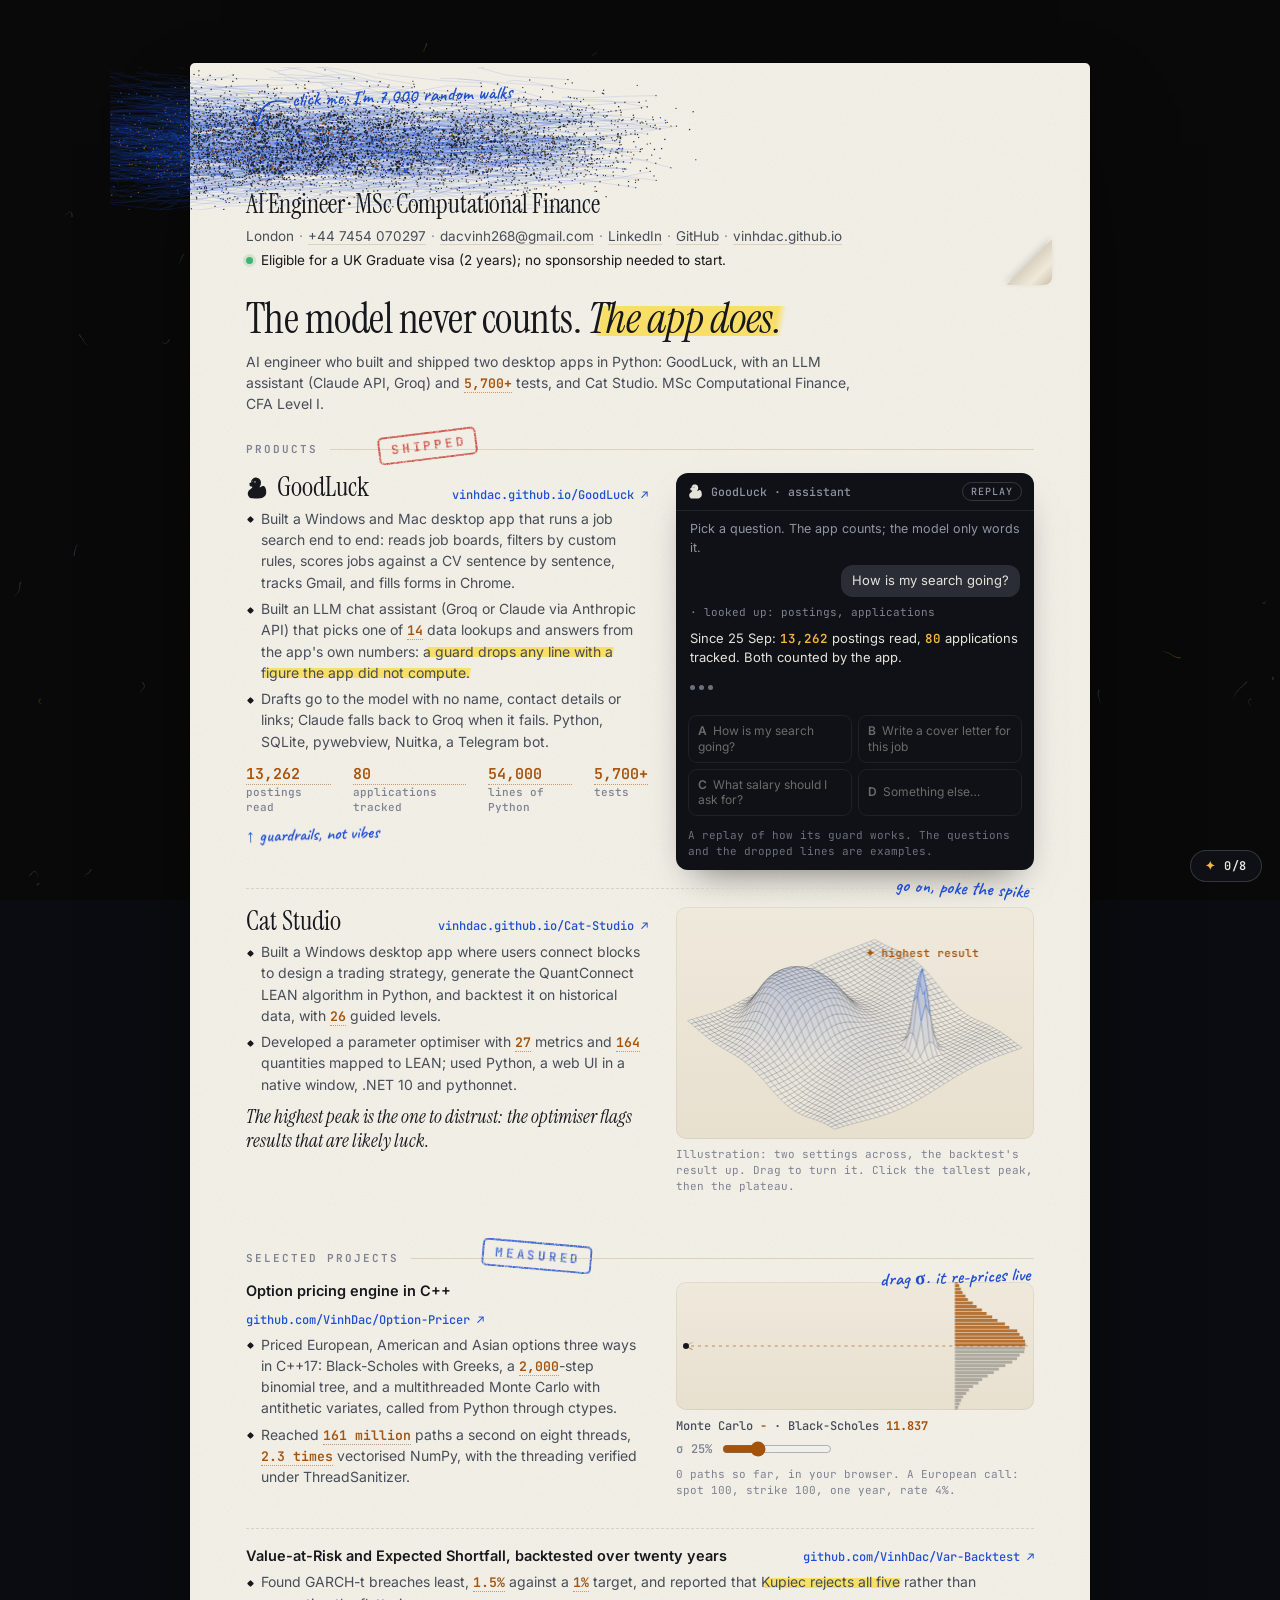
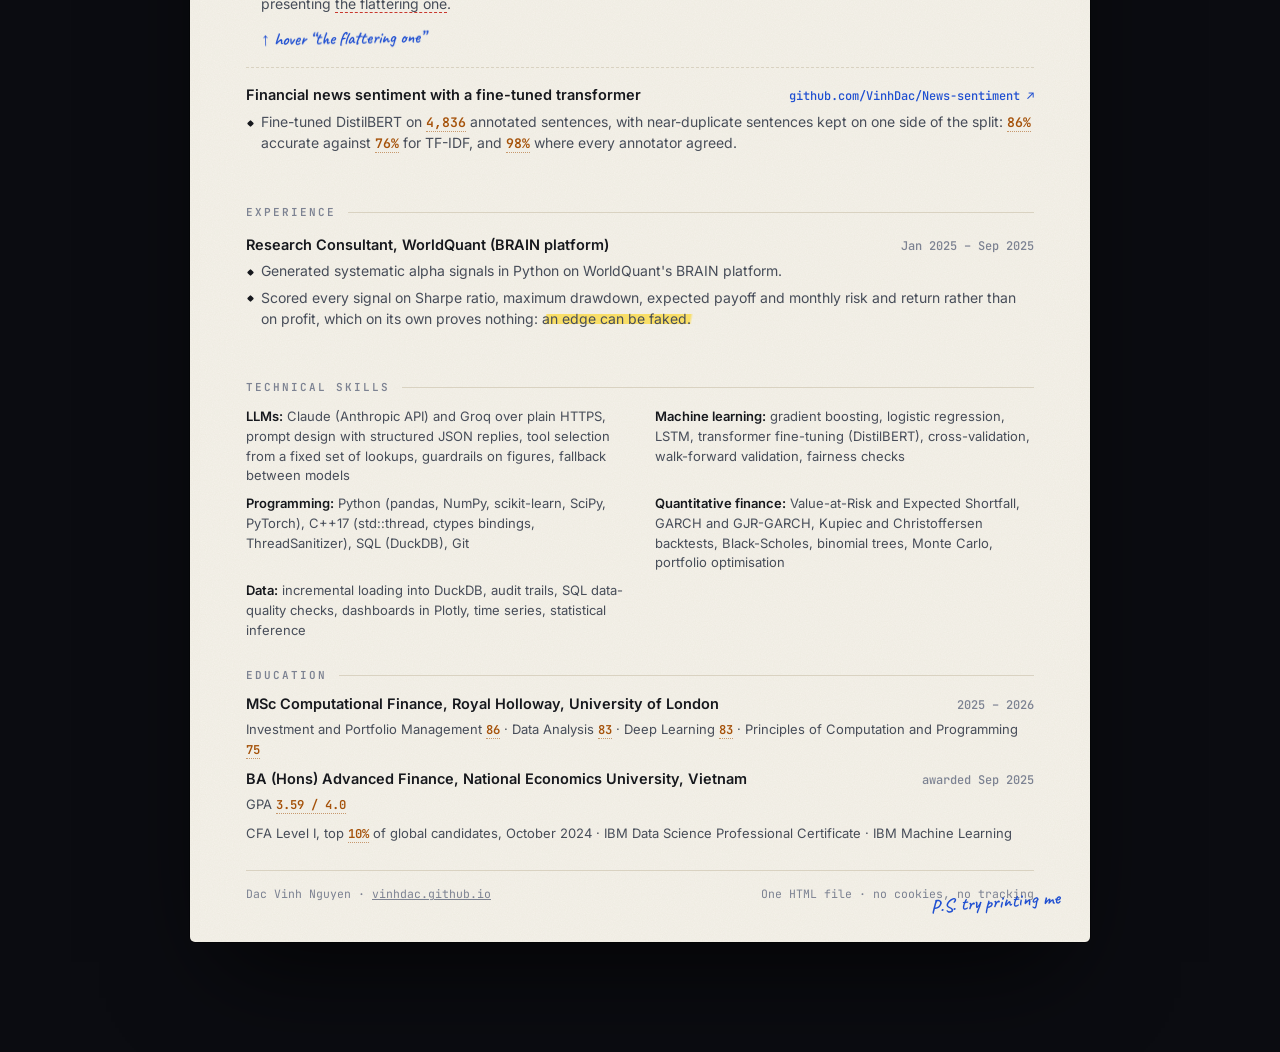
==== cv/index.html @ 80ba2b76 "A one-page CV that moves, at /cv" ====
<!doctype html>
<html lang="en">
<head>
<meta charset="utf-8">
<meta name="viewport" content="width=device-width, initial-scale=1">
<script>document.documentElement.className += ' js';</script>
<title>Dac Vinh Nguyen · CV</title>
<meta name="description" content="Dac Vinh Nguyen, AI engineer in London. A one-page CV that moves.">
<meta name="author" content="Dac Vinh Nguyen">
<meta name="theme-color" content="#0b0c11">
<meta property="og:type" content="profile">
<meta property="og:title" content="Dac Vinh Nguyen · CV">
<meta property="og:description" content="AI engineer in London. A one-page CV that moves, with eight things hidden in it.">
<meta property="og:image" content="https://vinhdac.github.io/og.png">
<link rel="icon" href="data:image/svg+xml,%3Csvg xmlns='http://www.w3.org/2000/svg' viewBox='0 0 32 32'%3E%3Crect width='32' height='32' rx='8' fill='%2307080c'/%3E%3Cpath d='M4 21l4-4 3 3 4-8 3 3 4-5 3 3 3-6' fill='none' stroke='%239cc3ff' stroke-width='2.2' stroke-linecap='round' stroke-linejoin='round'/%3E%3Ccircle cx='28' cy='7' r='2.8' fill='%23f4b740'/%3E%3C/svg%3E">
<link rel="preconnect" href="https://fonts.googleapis.com">
<link rel="preconnect" href="https://fonts.gstatic.com" crossorigin>
<link href="https://fonts.googleapis.com/css2?family=Caveat:wght@500;700&family=Instrument+Serif:ital@0;1&family=Inter:wght@400;500;600;700;900&family=JetBrains+Mono:wght@400;500;600&display=swap" rel="stylesheet">
<!--
  Hi. You opened the source, so you are my kind of reader.

  This page is one HTML file: no framework, no build step, no cookies, no tracking.
  The name at the top is drawn by Brownian bridges (random walks pinned at both
  ends), each one the first 12 terms of its Karhunen-Loeve series, run in your
  browser. The landscape is a real 3D projection drawn by hand on a 2D canvas.
  The Monte Carlo prices a European call while you read, and is checked against
  Black-Scholes. The assistant is a replay; the real one, with its guard, is
  GoodLuck: https://vinhdac.github.io/GoodLuck/

  Eight things are hidden on the page. Or you could just write to me.
  Dac Vinh Nguyen · dacvinh268@gmail.com
-->
<style>
:root {
  --desk: #0b0c11;
  --paper: #f5f2ea;
  --paper2: #ece7da;
  --rule: #d9d2c1;
  --ink: #16181d;
  --ink2: #474d59;
  --ink3: #7c8292;
  --gold: #a5520a;
  --blue: #1f4fd1;
  --red: #c8372d;
  --green: #2c7a4b;
  --mark: rgba(255, 210, 0, 0.55);
  --serif: "Instrument Serif", Georgia, "Times New Roman", serif;
  --sans: Inter, system-ui, -apple-system, "Segoe UI", Roboto, sans-serif;
  --mono: "JetBrains Mono", ui-monospace, Consolas, monospace;
  --hand: Caveat, "Segoe Print", "Comic Sans MS", cursive;
}
* { box-sizing: border-box; }
html { -webkit-text-size-adjust: 100%; }
body {
  margin: 0; background: var(--desk); color: var(--ink);
  font: 400 14px/1.52 var(--sans); -webkit-font-smoothing: antialiased; overflow-x: hidden;
}
a { color: inherit; }
::selection { background: var(--mark); color: var(--ink); }
.sr { position: absolute; width: 1px; height: 1px; overflow: hidden; clip: rect(0 0 0 0); white-space: nowrap; }
.prn { display: none; }

/* the desk, and the threads wandering over it */
#desk { position: fixed; inset: 0; width: 100%; height: 100%; z-index: 0; pointer-events: none; }
.wrap { position: relative; z-index: 1; display: flex; justify-content: center; padding: clamp(18px, 7vh, 72px) 16px 110px; }

/* THE SHEET: paper, with a grain of its own */
.sheet {
  position: relative; width: min(900px, 100%); background: var(--paper); border-radius: 5px;
  padding: 50px 56px 40px;
  box-shadow: 0 50px 100px -30px rgba(0, 0, 0, 0.75), 0 0 0 1px rgba(0, 0, 0, 0.35);
  animation: rise 0.9s cubic-bezier(.2, .7, .2, 1) both;
}
.sheet::before {
  content: ""; position: absolute; inset: 0; border-radius: inherit; pointer-events: none; z-index: 0;
  background-image: url("data:image/svg+xml,%3Csvg xmlns='http://www.w3.org/2000/svg' width='180' height='180'%3E%3Cfilter id='n'%3E%3CfeTurbulence type='fractalNoise' baseFrequency='0.85' numOctaves='2' stitchTiles='stitch'/%3E%3CfeColorMatrix values='0 0 0 0 0.25 0 0 0 0 0.2 0 0 0 0 0.1 0 0 0 0.07 0'/%3E%3C/filter%3E%3Crect width='100%25' height='100%25' filter='url(%23n)'/%3E%3C/svg%3E");
}
.sheet > * { position: relative; z-index: 1; }
@keyframes rise { from { opacity: 0; transform: translateY(26px); } to { opacity: 1; transform: none; } }

/* ------------------------------------------------ the card at the top: it turns over */
.card { position: relative; transform-style: preserve-3d; margin-bottom: 26px; z-index: 3; }
.face { backface-visibility: hidden; -webkit-backface-visibility: hidden; }
.front { position: relative; }
.back {
  position: absolute; left: -18px; right: -18px; top: -14px; min-height: calc(100% + 28px); transform: rotateY(180deg); border-radius: 10px;
  background: #101218; color: #e9e6dd; padding: 22px 26px; display: grid; grid-template-columns: 1.1fr 1fr; gap: 22px;
  box-shadow: 0 20px 40px -18px rgba(0, 0, 0, 0.6);
}
.namebox { position: relative; height: 96px; cursor: pointer; }
#ink { position: absolute; display: block; pointer-events: none; }

/* THE NAME AS TYPE: what a page with no script shows (a phone's file preview, a
   mail), in dots of ink, as the moving one is. With a script, the walks draw it. */
.name { margin: 0; font: 900 clamp(38px, 10.6vw, 94px)/0.94 var(--sans); letter-spacing: -0.012em; text-transform: uppercase; color: var(--ink); }
@supports ((-webkit-background-clip: text) or (background-clip: text)) {
  html:not(.js) .name {
    color: transparent; -webkit-background-clip: text; background-clip: text;
    background-image:
      radial-gradient(circle, rgba(165, 82, 10, 0.95) 1px, transparent 1.4px),
      radial-gradient(circle, rgba(31, 79, 209, 0.9) 1px, transparent 1.4px),
      radial-gradient(circle, #16181d 1.25px, transparent 1.6px);
    background-size: 13px 11px, 9px 7px, 3px 3px;
    background-position: 2px 1px, 5px 4px, 0 0;
  }
}
html.js .name { position: absolute; width: 1px; height: 1px; overflow: hidden; clip: rect(0 0 0 0); white-space: nowrap; }
html:not(.js) .namebox { height: auto; cursor: auto; }
html:not(.js) .needs-js { display: none !important; }
html.js .no-js { display: none !important; }
html:not(.js) .vizrow { grid-template-columns: 1fr; }
html:not(.js) .chat-log { height: auto; }
.headline { font: 400 26px/1.15 var(--serif); margin: 14px 0 6px; letter-spacing: -0.005em; }
.contact { margin: 0 0 4px; color: var(--ink2); font-size: 13.5px; }
.contact a { text-decoration: none; border-bottom: 1px solid var(--rule); transition: border-color .2s, color .2s; white-space: nowrap; }
.contact a:hover { color: var(--blue); border-color: var(--blue); }
.contact .sep { color: var(--ink3); margin: 0 1px; }
.rtw { margin: 0; font-size: 13.5px; display: flex; gap: 8px; align-items: baseline; }
.rtw::before { content: ""; width: 7px; height: 7px; border-radius: 50%; background: #3fb46f; flex: none; transform: translateY(-1px); box-shadow: 0 0 0 3px rgba(63, 180, 111, .18); }
.corner {
  position: absolute; right: -18px; bottom: -14px; width: 46px; height: 46px; border: 0; padding: 0; cursor: pointer;
  background: linear-gradient(135deg, transparent 50%, #d8d0bd 50%, #efe9da 75%, #c9bfa8 100%);
  border-radius: 0 0 8px 0; filter: drop-shadow(-2px -2px 3px rgba(0, 0, 0, .12)); transition: width .25s, height .25s;
}
.corner:hover { width: 58px; height: 58px; }
.corner span { position: absolute; right: 52px; bottom: 6px; font: 600 17px/1 var(--hand); color: var(--blue); white-space: nowrap; opacity: 0; transition: opacity .3s; transform: rotate(-4deg); }
.corner:hover span { opacity: 1; }

.back h3 { font: 400 26px/1.05 var(--serif); margin: 0 0 6px; color: #f5f2ea; }
.back p { margin: 0 0 8px; color: #a9adb8; font-size: 13px; }
.back ol { margin: 0; padding: 0; list-style: none; counter-reset: s; columns: 1; }
.back li { counter-increment: s; font-size: 13px; padding: 3px 0 3px 26px; position: relative; color: #c9ccd4; }
.back li::before { content: counter(s); position: absolute; left: 0; top: 3px; width: 18px; height: 18px; border-radius: 50%; border: 1px solid #3a3f4b; font: 500 10px/16px var(--mono); text-align: center; color: #8d93a1; }
.back li.got { color: #f5f2ea; }
.back li.got::before { content: "✓"; border-color: #f4b740; color: #f4b740; }
.back .turn { background: none; border: 1px solid #3a3f4b; color: #e9e6dd; border-radius: 999px; padding: 7px 14px; font: 500 12.5px var(--sans); cursor: pointer; margin-top: 6px; }
.back .turn:hover { border-color: #f4b740; }
.back .colophon { font: 400 11.5px/1.5 var(--mono); color: #8d93a1; }

/* ------------------------------------------------ hand, marker and stamps */
.hand { position: absolute; font: 600 19px/1.1 var(--hand); color: var(--blue); white-space: nowrap; pointer-events: none; opacity: 0; animation: ink-in .8s ease forwards; animation-delay: var(--d, 2.4s); }
.hand svg { position: absolute; overflow: visible; }
.hand.inline { position: relative; display: inline-block; margin: 10px 0 0; font-size: 18px; }
.hand path { fill: none; stroke: var(--blue); stroke-width: 1.7; stroke-linecap: round; stroke-linejoin: round; stroke-dasharray: 160; stroke-dashoffset: 160; animation: draw 1s ease forwards; animation-delay: calc(var(--d, 2.4s) + .2s); }
@keyframes ink-in { to { opacity: 1; } }
@keyframes draw { to { stroke-dashoffset: 0; } }
.hl {
  background: linear-gradient(100deg, transparent 0.4em, var(--mark) 0.5em, var(--mark) calc(100% - .3em), transparent calc(100% - .1em)) no-repeat 0 62% / 0% 0.72em;
  animation: swipe .7s cubic-bezier(.4, .1, .3, 1) forwards; animation-delay: var(--d, 2s);
  box-decoration-break: clone; -webkit-box-decoration-break: clone; padding: 0 .12em; margin: 0 -.12em;
}
@keyframes swipe { to { background-size: 100% 0.72em; } }
.stamp {
  position: absolute; font: 700 12.5px/1 var(--mono); letter-spacing: .22em; color: var(--red); border: 2.4px solid currentColor;
  padding: 6px 9px 5px 11px; border-radius: 5px; transform: rotate(var(--r, -8deg)); opacity: 0; mix-blend-mode: multiply;
  -webkit-mask-image: url("data:image/svg+xml,%3Csvg xmlns='http://www.w3.org/2000/svg' width='120' height='60'%3E%3Cfilter id='g'%3E%3CfeTurbulence type='fractalNoise' baseFrequency='1.6' numOctaves='2'/%3E%3CfeColorMatrix values='0 0 0 0 0 0 0 0 0 0 0 0 0 0 0 0 0 0 -2.6 2.2'/%3E%3C/filter%3E%3Crect width='100%25' height='100%25' filter='url(%23g)'/%3E%3C/svg%3E");
  mask-image: url("data:image/svg+xml,%3Csvg xmlns='http://www.w3.org/2000/svg' width='120' height='60'%3E%3Cfilter id='g'%3E%3CfeTurbulence type='fractalNoise' baseFrequency='1.6' numOctaves='2'/%3E%3CfeColorMatrix values='0 0 0 0 0 0 0 0 0 0 0 0 0 0 0 0 0 0 -2.6 2.2'/%3E%3C/filter%3E%3Crect width='100%25' height='100%25' filter='url(%23g)'/%3E%3C/svg%3E");
  animation: thump .45s cubic-bezier(.3, 1.6, .5, 1) forwards; animation-delay: var(--d, 1.6s); pointer-events: none;
}
@keyframes thump { from { opacity: 0; transform: rotate(var(--r, -8deg)) scale(1.9); } to { opacity: .86; transform: rotate(var(--r, -8deg)) scale(1); } }

/* ------------------------------------------------ the hook */
.hook { margin: 0 0 6px; font: 400 clamp(30px, 4.6vw, 42px)/1.04 var(--serif); letter-spacing: -0.012em; }
.hook em { font-style: italic; }
.profile { color: var(--ink2); margin: 10px 0 0; max-width: 68ch; }

/* ------------------------------------------------ sections and rows */
.label {
  display: flex; align-items: center; gap: 12px; margin: 30px 0 14px; position: relative;
  font: 600 11px/1 var(--mono); letter-spacing: .18em; text-transform: uppercase; color: var(--ink3);
}
.label::after { content: ""; flex: 1; height: 1px; background: var(--rule); }
.row { display: grid; grid-template-columns: minmax(0, 1.12fr) minmax(0, 1fr); gap: 28px; align-items: start; padding: 4px 0 18px; position: relative; }
.row + .row { border-top: 1px dashed var(--rule); padding-top: 18px; }
.row.plain { grid-template-columns: 1fr; }
.title { display: flex; justify-content: space-between; align-items: baseline; gap: 12px; margin: 0 0 6px; flex-wrap: wrap; }
.title h3 { font: 400 27px/1.05 var(--serif); margin: 0; display: flex; align-items: center; gap: 9px; }
.title h4 { font: 600 14.5px/1.3 var(--sans); margin: 0; }
.title a, .title .when { font: 500 12px/1.2 var(--mono); color: var(--blue); text-decoration: none; white-space: nowrap; }
.title .when { color: var(--ink3); }
.title a:hover { text-decoration: underline; }
ul.b { margin: 0; padding: 0; list-style: none; }
ul.b li { padding-left: 15px; position: relative; margin: 0 0 5px; color: var(--ink2); }
ul.b li::before { content: ""; position: absolute; left: 2px; top: .68em; width: 5px; height: 5px; background: var(--ink); border-radius: 1px; transform: rotate(45deg); }
ul.b li strong { color: var(--ink); font-weight: 600; }
.idea { font: italic 400 19px/1.25 var(--serif); margin: 10px 0 8px; color: var(--ink); }
.stats { display: grid; grid-template-columns: repeat(4, auto); justify-content: start; gap: 6px 22px; margin: 12px 0 0; font: 500 11px/1.35 var(--mono); color: var(--ink3); }
.stats b { font-size: 15px; display: block; }

/* what was measured is gold, and has a receipt */
.n { color: var(--gold); font: 600 0.94em var(--mono); font-variant-numeric: tabular-nums; white-space: nowrap; border-bottom: 1px dotted rgba(165, 82, 10, .55); cursor: help; }
#tip {
  position: fixed; z-index: 50; max-width: 270px; background: #14161c; color: #ece9e1; border-radius: 9px;
  padding: 9px 11px; font: 400 12px/1.45 var(--mono); pointer-events: none; opacity: 0; transform: translateY(4px);
  transition: opacity .15s, transform .15s; box-shadow: 0 12px 30px -8px rgba(0, 0, 0, .5);
}
#tip.on { opacity: 1; transform: none; }
#tip::before { content: "RECEIPT"; display: block; font: 600 9.5px/1 var(--mono); letter-spacing: .2em; color: #f4b740; margin-bottom: 5px; }

/* ------------------------------------------------ the assistant, replayed */
.chat { margin: 0; background: #0f1116; color: #e6e3db; border-radius: 12px; overflow: hidden; box-shadow: 0 18px 36px -18px rgba(0, 0, 0, .55); }
.chat-top { display: flex; align-items: center; gap: 8px; padding: 9px 12px; border-bottom: 1px solid #22252d; font: 500 11.5px var(--mono); color: #8f95a3; }
.chat-top svg { width: 15px; height: 15px; fill: #e6e3db; }
.chat-top .tag { margin-left: auto; border: 1px solid #33363f; border-radius: 999px; padding: 2px 8px; font-size: 10px; letter-spacing: .1em; text-transform: uppercase; }
.chat-log { height: 196px; overflow-y: auto; padding: 12px 14px 4px; font-size: 13px; scroll-behavior: smooth; }
.chat-log p { margin: 0 0 8px; }
.chat-log .sys { color: #8f95a3; font-size: 12.5px; }
.chat-log .me { margin-left: auto; width: fit-content; max-width: 85%; background: #2a2d35; border-radius: 12px; padding: 6px 11px; }
.chat-log .steps { font: 400 11px/1.4 var(--mono); color: #7d8391; }
.chat-log .steps::before { content: "· "; }
.chat-log .ok { color: #f4b740; font: 600 12.5px var(--mono); }
.chat-log .draft { position: relative; color: #e6e3db; width: fit-content; }
.chat-log .draft::after { content: ""; position: absolute; left: -2px; right: -2px; top: 55%; height: 2px; background: #ef5350; transform: scaleX(0); transform-origin: left; transition: transform .5s ease; }
.chat-log .draft.dropped { color: #7d8391; }
.chat-log .draft.dropped::after { transform: scaleX(1); }
.chat-log .why { font: 500 11px/1.3 var(--mono); color: #ef6f6c; margin-top: -4px; }
.chat-log .file { display: inline-flex; gap: 8px; align-items: center; border: 1px solid #33363f; border-radius: 9px; padding: 7px 10px; font-size: 12.5px; }
.chat-log .file button { background: none; border: 1px solid #3a3e48; color: #e6e3db; border-radius: 999px; padding: 2px 9px; font: 500 11px var(--sans); cursor: pointer; }
.chat-log .dots { display: inline-flex; gap: 4px; padding: 4px 0; }
.chat-log .dots i { width: 5px; height: 5px; border-radius: 50%; background: #6b717c; animation: blink 1s infinite; }
.chat-log .dots i:nth-child(2) { animation-delay: .15s; }
.chat-log .dots i:nth-child(3) { animation-delay: .3s; }
@keyframes blink { 50% { opacity: .25; } }
.chat-choices { display: grid; grid-template-columns: 1fr 1fr; gap: 6px; padding: 8px 12px 12px; }
.chat-choices button, .chat-ask button {
  text-align: left; background: none; border: 1px solid #33363f; color: #dcd9d1; border-radius: 9px; padding: 7px 9px;
  font: 400 12px/1.3 var(--sans); cursor: pointer; transition: border-color .15s, background .15s;
}
.chat-choices button:hover:not(:disabled) { border-color: #8f95a3; background: #171a21; }
.chat-choices button:disabled { opacity: .45; cursor: default; }
.chat-choices b { font-weight: 600; margin-right: 6px; }
.chat-ask { display: none; gap: 6px; padding: 8px 12px 12px; }
.chat-ask.on { display: flex; }
.chat-ask input { flex: 1; background: #171a21; border: 1px solid #33363f; color: #e6e3db; border-radius: 9px; padding: 7px 10px; font: 400 12.5px var(--sans); outline: none; }
.chat-ask input:focus { border-color: #8f95a3; }
figcaption, .cap { font: 400 11px/1.45 var(--mono); color: var(--ink3); margin-top: 8px; }
.chat figcaption { color: #6b717c; padding: 0 12px 10px; margin: 0; }

/* the landscape and the pricer */
.viz { position: relative; border-radius: 10px; background: linear-gradient(180deg, #efe9dc, #e7e0cf); box-shadow: inset 0 0 0 1px rgba(0, 0, 0, .06); overflow: hidden; }
.viz canvas { display: block; width: 100%; touch-action: none; }
#land { height: 232px; cursor: grab; }
#land.dragging { cursor: grabbing; }
.verdict {
  position: absolute; right: 14px; top: 12px; font: 700 11.5px/1 var(--mono); letter-spacing: .16em; text-transform: uppercase;
  border: 2.2px solid currentColor; border-radius: 5px; padding: 6px 8px 5px; transform: rotate(-6deg) scale(1.6); opacity: 0;
  transition: opacity .2s, transform .35s cubic-bezier(.3, 1.6, .5, 1); pointer-events: none; background: rgba(245, 242, 234, .75);
}
.verdict.on { opacity: .92; transform: rotate(-6deg) scale(1); }
.verdict.luck { color: var(--red); }
.verdict.hold { color: var(--green); }
.verdict.meh { color: var(--ink3); }
#mc { height: 128px; }
.mc-read { display: flex; flex-wrap: wrap; justify-content: space-between; gap: 4px 14px; align-items: center; margin-top: 8px; font: 500 12px/1.35 var(--mono); color: var(--ink2); }
.mc-read b { color: var(--gold); }
.mc-read label { display: flex; align-items: center; gap: 8px; color: var(--ink3); }
.mc-read input { width: 110px; accent-color: var(--gold); }

/* the flattering one, and why it was not reported */
.flatter { position: relative; border-bottom: 1.5px dashed var(--red); cursor: help; }
.flatter .pop {
  position: absolute; left: 50%; bottom: calc(100% + 10px); width: 210px; height: 112px; transform: translateX(-50%) translateY(6px);
  background: #fff; border-radius: 10px; box-shadow: 0 16px 34px -10px rgba(0, 0, 0, .35); opacity: 0; pointer-events: none;
  transition: opacity .2s, transform .2s; z-index: 20;
}
.flatter:hover .pop, .flatter:focus .pop { opacity: 1; transform: translateX(-50%); }
.flatter .pop svg { position: absolute; inset: 10px 12px 16px; width: calc(100% - 24px); height: calc(100% - 26px); }
.flatter .pop .no { position: absolute; left: 50%; top: 50%; transform: translate(-50%, -50%) rotate(-12deg); font: 700 13px/1 var(--mono); letter-spacing: .14em; color: var(--red); border: 2.5px solid currentColor; padding: 6px 8px; border-radius: 5px; white-space: nowrap; background: rgba(255, 255, 255, .8); }
.flatter .pop small { position: absolute; left: 12px; bottom: 6px; font: 500 9.5px var(--mono); color: var(--ink3); }

/* the duck */
.duck { width: 22px; height: 22px; fill: var(--ink); cursor: pointer; transition: transform .2s; flex: none; }
.duck:hover { transform: rotate(-12deg) scale(1.15); }
.waddler { position: absolute; left: 0; bottom: 4px; width: 46px; height: 46px; fill: var(--ink); pointer-events: none; animation: waddle 4.2s linear forwards; z-index: 6; }
.waddler svg { width: 100%; height: 100%; animation: bob .35s ease-in-out infinite alternate; transform-origin: 50% 90%; }
.waddler span { position: absolute; left: 34px; bottom: 44px; background: var(--ink); color: var(--paper); font: 600 12px/1 var(--mono); padding: 6px 9px; border-radius: 10px 10px 10px 2px; white-space: nowrap; animation: say 4.2s linear forwards; }
@keyframes waddle { from { transform: translateX(-60px); } to { transform: translateX(calc(var(--w, 700px) + 20px)); } }
@keyframes bob { from { transform: rotate(-6deg); } to { transform: rotate(6deg) translateY(-2px); } }
@keyframes say { 0%, 18% { opacity: 0; } 24%, 70% { opacity: 1; } 78%, 100% { opacity: 0; } }

/* ------------------------------------------------ skills, education, the foot */
.skills { display: grid; grid-template-columns: 1fr 1fr; gap: 8px 30px; }
.skills p { margin: 0; color: var(--ink2); font-size: 13px; }
.skills b { color: var(--ink); font-weight: 600; }
.edu p { margin: 0; color: var(--ink2); font-size: 13px; }
.edu .entry { margin-bottom: 10px; }
.foot { display: flex; flex-wrap: wrap; justify-content: space-between; gap: 10px; margin-top: 26px; padding-top: 14px; border-top: 1px solid var(--rule); font: 400 11.5px/1.5 var(--mono); color: var(--ink3); }

/* the secrets, counted */
.badge {
  position: fixed; right: 18px; bottom: 18px; z-index: 40; border: 1px solid rgba(255, 255, 255, .16); background: rgba(16, 18, 24, .86);
  color: #e9e6dd; border-radius: 999px; padding: 9px 14px; font: 600 12px/1 var(--mono); letter-spacing: .06em; cursor: pointer;
  -webkit-backdrop-filter: blur(8px); backdrop-filter: blur(8px); transition: transform .2s, border-color .2s;
}
.badge:hover { border-color: #f4b740; }
.badge.pop { animation: pop .6s cubic-bezier(.3, 1.8, .5, 1); }
.badge .star { color: #f4b740; }
@keyframes pop { 30% { transform: scale(1.25); } }
.toast {
  position: fixed; left: 50%; bottom: 26px; transform: translate(-50%, 20px); z-index: 45; background: #f4b740; color: #1a1305;
  font: 600 13px/1.3 var(--sans); padding: 11px 16px; border-radius: 12px; opacity: 0; transition: opacity .3s, transform .3s; max-width: calc(100% - 32px);
}
.toast.on { opacity: 1; transform: translate(-50%, 0); }

/* ------------------------------------------------ narrow */
@media (max-width: 760px) {
  .sheet { padding: 30px 20px 26px; }
  .row { grid-template-columns: 1fr; gap: 16px; }
  .skills { grid-template-columns: 1fr; }
  .hand.wide { display: none; }
  .stats { grid-template-columns: repeat(2, auto); }
  .stamp { left: auto !important; right: 2px; }      /* never past the paper's edge */
  .back { grid-template-columns: 1fr; left: -10px; right: -10px; top: -10px; padding: 18px; }
  .chat-choices { grid-template-columns: 1fr; }
  .headline { font-size: 22px; }
  .corner { right: -10px; bottom: -10px; }
  .badge { right: 12px; bottom: 12px; }
}

/* ------------------------------------------------ PRINTED: a plain one-page CV */
@media print {
  @page { size: A4; margin: 9mm 12mm 8mm; }
  html, body { background: #fff !important; }
  body { font-size: 8.7pt; line-height: 1.33; color: #000; }
  .sheet, .sheet * { position: static !important; z-index: auto !important; }
  #desk, #ink, .hand, .stamp, .corner, .back, .badge, .toast, #tip, .chat, .viz, .mc-read, .cap, .duck, .waddler, .pop, .noprint { display: none !important; }
  .wrap { padding: 0; display: block; }
  .sheet { width: auto; padding: 0; box-shadow: none; background: #fff; animation: none; border-radius: 0; }
  .sheet::before { display: none; }
  .sheet > * { position: static; }
  .card { position: static; z-index: auto; transform: none !important; transform-style: flat; margin-bottom: 4pt; }
  .front { position: static; }
  .face { backface-visibility: visible; -webkit-backface-visibility: visible; }
  .namebox { height: auto !important; cursor: auto; }
  .name, html.js .name { position: static; width: auto; height: auto; clip: auto; overflow: visible; white-space: normal; font: 800 18pt/1.05 var(--sans); letter-spacing: .02em; margin: 0; text-transform: uppercase; color: #000 !important; background: none !important; -webkit-background-clip: border-box !important; background-clip: border-box !important; }
  .no-js { display: none !important; }
  .headline { font: 400 11.5pt/1.2 var(--serif); margin: 1pt 0 1pt; }
  .contact, .rtw { font-size: 8.7pt; color: #222; margin: 0; }
  .contact .sep { margin: 0 1pt; }
  .rtw::before { display: none; }
  .scr { display: none; }
  .prn { display: inline; }
  .contact a { border: 0; }
  .hook { font: italic 400 11.5pt/1.2 var(--serif); margin: 5pt 0 0; }
  .hl { background: none !important; animation: none; padding: 0; margin: 0; }
  .profile { margin: 2pt 0 0; color: #222; max-width: none; }
  .label { margin: 8pt 0 3pt; font-size: 7.8pt; color: #000; letter-spacing: .14em; }
  .label::after { background: #999; }
  .row, .row + .row { display: block; padding: 0 0 3pt; border: 0; }
  .title { margin: 0 0 1pt; }
  .title h3 { font: 700 9.6pt/1.25 var(--sans); }
  .title h4 { font-size: 9.2pt; }
  .title a, .title .when { font: 400 8.2pt var(--sans); color: #1a3fa8; }
  ul.b { list-style: disc; padding-left: 11pt; }
  ul.b li { margin: 0 0 0.8pt; color: #111; padding-left: 0; }
  ul.b li::before { display: none; }
  .idea { font: italic 400 8.8pt/1.2 var(--serif); margin: 1pt 0 0; }
  .stats { display: flex; flex-wrap: wrap; font-size: 8pt; gap: 1pt 10pt; margin: 1.5pt 0 0; color: #333; }
  .stats b { display: inline; font-size: 8pt; margin-right: 3pt; }
  .n { color: inherit; font: inherit; border: 0; }
  .skills { display: grid; grid-template-columns: 1fr 1fr; gap: 1pt 12pt; }
  .skills p, .edu p { font-size: 8.4pt; color: #111; margin: 0 0 1.5pt; }
  .edu .entry { margin-bottom: 2pt; }
  .foot { margin-top: 4pt; padding-top: 3pt; font-size: 7.2pt; color: #555; border-color: #bbb; }
  .flatter { border: 0; }
  a { text-decoration: none; }
}
</style>
</head>
<body>
<canvas id="desk" aria-hidden="true"></canvas>
<svg width="0" height="0" style="position:absolute" aria-hidden="true">
  <symbol id="duck-mark" viewBox="0 0 512 512"><path fill-rule="evenodd" d="M208.1 15.4 C222.0 13.8 236.2 14.2 250.1 16.3 C262.0 18.2 273.9 21.9 284.7 27.4 C294.4 32.3 303.6 38.7 311.6 46.2 C319.5 53.6 326.4 62.2 331.9 71.5 C337.9 81.5 342.3 92.6 345.0 104.0 C348.0 117.0 348.6 130.5 347.6 143.7 C346.5 156.8 344.4 169.8 340.9 182.4 C337.9 193.6 333.2 204.4 327.1 214.2 C322.8 220.9 312.2 230.5 317.8 236.2 C323.9 242.5 336.0 235.6 343.7 231.3 C353.4 225.8 362.8 219.6 373.1 215.1 C383.8 210.4 396.2 207.3 407.8 209.3 C418.5 211.1 428.5 217.9 435.6 226.1 C442.9 234.4 448.5 244.4 452.8 254.6 C457.6 265.8 461.0 277.5 463.7 289.4 C466.6 302.4 468.5 315.8 469.5 329.1 C470.7 343.2 470.9 357.3 469.5 371.3 C468.2 384.1 466.1 397.0 461.6 409.0 C457.6 419.3 451.3 428.8 444.4 437.4 C437.3 446.2 428.8 453.9 419.9 460.9 C408.5 469.6 396.4 477.7 383.3 483.7 C369.6 489.9 354.8 493.9 339.8 495.8 C324.8 497.6 309.5 497.5 294.3 497.5 C279.1 497.5 263.9 497.5 248.7 497.5 C233.4 497.5 218.2 497.5 203.0 497.5 C187.8 497.5 172.6 497.6 157.3 497.4 C142.3 497.2 126.9 496.4 112.5 491.9 C98.4 487.5 84.9 479.6 74.2 469.2 C63.6 458.9 55.6 445.6 50.3 431.8 C45.4 418.8 42.2 405.0 41.6 391.2 C41.0 378.2 42.7 364.9 46.8 352.5 C50.3 341.8 55.7 331.5 62.0 322.1 C68.0 313.2 75.2 304.9 83.3 297.7 C91.3 290.4 100.1 284.0 108.7 277.5 C117.4 271.0 126.5 265.0 134.5 257.6 C139.7 252.9 144.6 246.6 145.2 239.6 C145.6 236.1 145.0 232.2 143.2 229.2 C141.6 226.3 138.3 224.4 135.2 223.5 C131.3 222.4 127.2 222.3 123.2 221.8 C119.2 221.4 115.2 220.9 111.2 220.1 C107.7 219.3 104.1 218.3 100.8 216.8 C97.7 215.5 94.7 213.9 92.3 211.6 C89.9 209.4 87.9 206.5 86.9 203.4 C85.6 199.9 85.7 196.0 85.7 192.3 C85.8 188.7 86.1 184.9 85.2 181.4 C84.3 178.1 82.4 175.1 81.2 171.9 C79.9 168.6 79.0 165.0 78.9 161.4 C78.9 157.8 79.7 154.1 81.0 150.7 C82.2 147.6 83.9 144.7 86.2 142.2 C88.4 139.8 91.1 137.9 94.1 136.5 C97.4 134.9 101.1 134.3 104.6 133.2 C107.8 132.3 111.5 131.0 113.2 128.2 C115.1 124.9 115.1 120.8 115.8 117.0 C116.5 113.2 117.2 109.5 118.1 105.7 C120.0 98.2 122.6 90.8 125.7 83.7 C130.2 73.6 136.1 64.0 143.3 55.5 C150.2 47.3 158.4 40.2 166.7 33.3 C175.4 26.1 185.5 20.0 196.4 17.3 C200.2 16.4 204.2 15.8 208.1 15.4ZM199.7 138.2A23.9 16.2 -70.2 1 0 215.9 93.3A23.9 16.2 -70.2 1 0 199.7 138.2ZM200.0 134.0A15.4 10.3 -65.7 1 0 212.7 106.0A15.4 10.3 -65.7 1 0 200.0 134.0ZM130.8 127.7A22.3 6.2 -68.8 1 0 147.0 86.1A22.3 6.2 -68.8 1 0 130.8 127.7ZM132.4 122.8A11.0 3.7 -68.6 1 0 140.4 102.2A11.0 3.7 -68.6 1 0 132.4 122.8Z"/></symbol>
</svg>

<div class="wrap">
<main class="sheet" id="sheet">

  <!-- THE CARD: the name, and who to call -->
  <section class="card" id="card" aria-label="Dac Vinh Nguyen, AI Engineer, MSc Computational Finance">
    <div class="face front">
      <div class="namebox" id="namebox" title="Click: the walks redraw the name">
        <h1 class="name" id="name">Dac Vinh Nguyen</h1>
        <canvas id="ink" class="needs-js" aria-hidden="true"></canvas>
      </div>
      <p class="hand wide needs-js" id="note-name" style="left: 46px; top: -46px; --d: 3.6s; transform: rotate(-2deg);">click me, I'm <span id="walks">12,000</span> random walks
        <svg width="40" height="34" style="left: -44px; top: 4px;" viewBox="0 0 40 34"><path d="M38 8 C 24 4, 12 8, 8 30 M8 30 l -4 -8 M8 30 l 7 -5"/></svg></p>
      <p class="headline">AI Engineer · MSc Computational Finance</p>
      <p class="contact"><span>London</span> <span class="sep">·</span> <a href="tel:+447454070297">+44 7454 070297</a> <span class="sep">·</span> <a href="mailto:dacvinh268@gmail.com">dacvinh268@gmail.com</a> <span class="sep">·</span> <a href="https://www.linkedin.com/in/vinhdac"><span class="scr">LinkedIn</span><span class="prn">linkedin.com/in/vinhdac</span></a> <span class="sep">·</span> <a href="https://github.com/VinhDac"><span class="scr">GitHub</span><span class="prn">github.com/VinhDac</span></a> <span class="sep">·</span> <a href="https://vinhdac.github.io/">vinhdac.github.io</a></p>
      <p class="rtw">Eligible for a UK Graduate visa (2 years); no sponsorship needed to start.</p>
      <button class="corner noprint needs-js" id="flip" aria-label="Turn the card over"><span>turn me over</span></button>
    </div>
    <div class="face back needs-js" id="back" aria-hidden="true">
      <div>
        <h3>The back of the card.</h3>
        <p>Eight things are hidden on this page. The badge in the corner counts the ones you find.</p>
        <ol id="secrets"></ol>
      </div>
      <div>
        <p class="colophon">One HTML file. No framework, no build step, no cookies, no tracking.</p>
        <p class="colophon">The name: Brownian bridges, random walks pinned at both ends, each the first 12 terms of its Karhunen-Loeve series.</p>
        <p class="colophon">The landscape: a 3D projection drawn by hand on a 2D canvas. The pricer: a Monte Carlo checked against Black-Scholes, in your browser.</p>
        <button class="turn" id="unflip">↺ turn it back</button>
      </div>
    </div>
  </section>

  <!-- THE HOOK -->
  <p class="hook">The model never counts. <em class="hl" style="--d: 2.1s;">The app does.</em></p>
  <p class="profile">AI engineer who built and shipped two desktop apps in Python: GoodLuck, with an LLM assistant (Claude API, Groq) and <span class="n" data-r="GoodLuck's own automated tests. A floor, not a guess.">5,700+</span> tests, and Cat Studio. MSc Computational Finance, CFA Level I.</p>

  <!-- PRODUCTS -->
  <h2 class="label">Products<span class="stamp" style="left: 132px; top: -12px; --r: -7deg; --d: 1.7s;">SHIPPED</span></h2>

  <article class="row">
    <div>
      <div class="title"><h3><svg class="duck" id="duck" role="button" aria-label="Wake the duck" tabindex="0"><use href="#duck-mark"/></svg>GoodLuck</h3><a href="https://vinhdac.github.io/GoodLuck/">vinhdac.github.io/GoodLuck ↗</a></div>
      <ul class="b">
        <li>Built a Windows and Mac desktop app that runs a job search end to end: reads job boards, filters by custom rules, scores jobs against a CV sentence by sentence, tracks Gmail, and fills forms in Chrome.</li>
        <li>Built an LLM chat assistant (Groq or Claude via Anthropic API) that picks one of <span class="n" data-r="The fixed menu of lookups the model may choose from. The app runs them; the model never queries the data itself.">14</span> data lookups and answers from the app's own numbers: <span class="hl" style="--d: 2.5s;">a guard drops any line with a figure the app did not compute.</span></li>
        <li>Drafts go to the model with no name, contact details or links; Claude falls back to Groq when it fails. Python, SQLite, pywebview, Nuitka, a Telegram bot.</li>
      </ul>
      <div class="stats">
        <span><b class="n" data-r="Job postings GoodLuck read since 25 Sep 2026.">13,262</b>postings read</span>
        <span><b class="n" data-r="Applications GoodLuck tracks since 25 Sep 2026.">80</b>applications tracked</span>
        <span><b class="n" data-r="Lines of Python, on the standard library and SQLite.">54,000</b>lines of Python</span>
        <span><b class="n" data-r="GoodLuck's own automated tests. A floor, not a guess.">5,700+</b>tests</span>
      </div>
      <p class="hand inline" style="--d: 3.9s; transform: rotate(-2deg);">↑ guardrails, not vibes</p>
    </div>
    <figure class="chat noprint" id="chat" aria-label="A replay of GoodLuck's assistant">
      <div class="chat-top"><svg><use href="#duck-mark"/></svg>GoodLuck · assistant<span class="tag">replay</span></div>
      <div class="chat-log" id="chat-log" aria-live="polite"><p class="sys">Pick a question. The app counts; the model only words it.</p><p class="me no-js">How is my search going?</p><p class="steps no-js">looked up: postings, applications</p><p class="no-js">Since 25 Sep: <span class="ok">13,262</span> postings read, <span class="ok">80</span> applications tracked. Both counted by the app.</p><p class="draft dropped no-js">That is a reply rate of about 18%.</p><p class="why no-js">guard: 18% is no figure the app counted. Line dropped.</p><p class="no-js">Next: the best score jobs waiting to be sent.</p></div>
      <div class="chat-choices needs-js" id="chat-choices">
        <button data-q="a"><b>A</b>How is my search going?</button>
        <button data-q="b"><b>B</b>Write a cover letter for this job</button>
        <button data-q="c"><b>C</b>What salary should I ask for?</button>
        <button data-q="d"><b>D</b>Something else…</button>
      </div>
      <form class="chat-ask needs-js" id="chat-ask"><input id="chat-input" maxlength="140" placeholder="Ask it anything" autocomplete="off"><button>Ask</button></form>
      <figcaption>A replay of how its guard works. The questions and the dropped lines are examples.</figcaption>
    </figure>
  </article>

  <article class="row vizrow">
    <div>
      <div class="title"><h3>Cat Studio</h3><a href="https://vinhdac.github.io/Cat-Studio/">vinhdac.github.io/Cat-Studio ↗</a></div>
      <ul class="b">
        <li>Built a Windows desktop app where users connect blocks to design a trading strategy, generate the QuantConnect LEAN algorithm in Python, and backtest it on historical data, with <span class="n" data-r="Guided levels in the app.">26</span> guided levels.</li>
        <li>Developed a parameter optimiser with <span class="n" data-r="Metrics the optimiser can judge a backtest by.">27</span> metrics and <span class="n" data-r="Quantities mapped to QuantConnect LEAN.">164</span> quantities mapped to LEAN; used Python, a web UI in a native window, .NET 10 and pythonnet.</li>
      </ul>
      <p class="idea">The highest peak is the one to distrust: the optimiser flags results that are likely luck.</p>
    </div>
    <div class="noprint needs-js">
      <div class="viz"><canvas id="land" aria-label="A 3D landscape of backtest results: drag to turn it, click a point to ask its neighbours"></canvas><span class="verdict" id="verdict"></span></div>
      <p class="cap">Illustration: two settings across, the backtest's result up. Drag to turn it. Click the tallest peak, then the plateau.</p>
      <p class="hand wide" style="right: 6px; top: -30px; --d: 4.3s; transform: rotate(3deg);">go on, poke the spike</p>
    </div>
  </article>

  <!-- SELECTED PROJECTS -->
  <h2 class="label">Selected projects<span class="stamp" style="left: 236px; top: -11px; --r: 5deg; --d: 1.95s; color: var(--blue);">MEASURED</span></h2>

  <article class="row vizrow">
    <div>
      <div class="title"><h4>Option pricing engine in C++</h4><a href="https://github.com/VinhDac/Option-Pricer">github.com/VinhDac/Option-Pricer ↗</a></div>
      <ul class="b">
        <li>Priced European, American and Asian options three ways in C++17: Black-Scholes with Greeks, a <span class="n" data-r="Steps in the binomial tree.">2,000</span>-step binomial tree, and a multithreaded Monte Carlo with antithetic variates, called from Python through ctypes.</li>
        <li>Reached <span class="n" data-r="Monte Carlo paths a second, on eight threads, in C++17.">161 million</span> paths a second on eight threads, <span class="n" data-r="Against the same pricer vectorised in NumPy.">2.3 times</span> vectorised NumPy, with the threading verified under ThreadSanitizer.</li>
      </ul>
    </div>
    <div class="noprint needs-js">
      <div class="viz"><canvas id="mc" aria-label="Monte Carlo paths of a stock over a year, and the prices they end at"></canvas></div>
      <div class="mc-read"><span>Monte Carlo <b id="mc-price">-</b> · Black-Scholes <b id="mc-bs">-</b></span><label>σ <span id="mc-sv">25%</span><input id="mc-sigma" type="range" min="10" max="60" value="25"></label></div>
      <p class="cap"><span id="mc-count">0</span> paths so far, in your browser. A European call: spot 100, strike 100, one year, rate 4%.</p>
      <p class="hand wide" style="right: 4px; top: -30px; --d: 4.7s; transform: rotate(-2deg);">drag σ. it re-prices live</p>
    </div>
  </article>

  <article class="row plain">
    <div>
      <div class="title"><h4>Value-at-Risk and Expected Shortfall, backtested over twenty years</h4><a href="https://github.com/VinhDac/Var-Backtest">github.com/VinhDac/Var-Backtest ↗</a></div>
      <ul class="b">
        <li>Found GARCH-t breaches least, <span class="n" data-r="Days the loss went past the 99% VaR, judged from 2007 over 4,979 trading days.">1.5%</span> against a <span class="n" data-r="What a 99% VaR should be breached by.">1%</span> target, and reported that <span class="hl" style="--d: 2.9s;">Kupiec rejects all five</span> rather than presenting <span class="flatter" tabindex="0">the flattering one<span class="pop" aria-hidden="true"><svg viewBox="0 0 180 80" preserveAspectRatio="none"><path d="M0 70 C30 64 45 52 70 46 S 120 26 180 6" fill="none" stroke="#2c7a4b" stroke-width="3"/><path d="M0 70 C30 64 45 52 70 46 S 120 26 180 6 L180 80 L0 80 Z" fill="rgba(44,122,75,.12)"/></svg><span class="no">NOT REPORTED</span><small>the flattering one</small></span></span>.</li>
      </ul>
      <p class="hand inline needs-js" style="--d: 5s; transform: rotate(-1deg); margin-left: 15px;">↑ hover “the flattering one”</p>
    </div>
  </article>

  <article class="row plain">
    <div>
      <div class="title"><h4>Financial news sentiment with a fine-tuned transformer</h4><a href="https://github.com/VinhDac/News-sentiment">github.com/VinhDac/News-sentiment ↗</a></div>
      <ul class="b">
        <li>Fine-tuned DistilBERT on <span class="n" data-r="Annotated sentences. Near-duplicates kept on one side of the split.">4,836</span> annotated sentences, with near-duplicate sentences kept on one side of the split: <span class="n" data-r="Accuracy of the fine-tuned DistilBERT on held-out sentences.">86%</span> accurate against <span class="n" data-r="The TF-IDF baseline on the same split.">76%</span> for TF-IDF, and <span class="n" data-r="Accuracy where every annotator agreed on the label.">98%</span> where every annotator agreed.</li>
      </ul>
    </div>
  </article>

  <!-- EXPERIENCE -->
  <h2 class="label">Experience</h2>
  <article class="row plain">
    <div>
      <div class="title"><h4>Research Consultant, WorldQuant (BRAIN platform)</h4><span class="when">Jan 2025 – Sep 2025</span></div>
      <ul class="b">
        <li>Generated systematic alpha signals in Python on WorldQuant's BRAIN platform.</li>
        <li>Scored every signal on Sharpe ratio, maximum drawdown, expected payoff and monthly risk and return rather than on profit, which on its own proves nothing: <span class="hl" style="--d: 3.2s;">an edge can be faked.</span></li>
      </ul>
    </div>
  </article>

  <!-- SKILLS -->
  <h2 class="label">Technical skills</h2>
  <div class="skills">
    <p><b>LLMs:</b> Claude (Anthropic API) and Groq over plain HTTPS, prompt design with structured JSON replies, tool selection from a fixed set of lookups, guardrails on figures, fallback between models</p>
    <p><b>Machine learning:</b> gradient boosting, logistic regression, LSTM, transformer fine-tuning (DistilBERT), cross-validation, walk-forward validation, fairness checks</p>
    <p><b>Programming:</b> Python (pandas, NumPy, scikit-learn, SciPy, PyTorch), C++17 (std::thread, ctypes bindings, ThreadSanitizer), SQL (DuckDB), Git</p>
    <p><b>Quantitative finance:</b> Value-at-Risk and Expected Shortfall, GARCH and GJR-GARCH, Kupiec and Christoffersen backtests, Black-Scholes, binomial trees, Monte Carlo, portfolio optimisation</p>
    <p><b>Data:</b> incremental loading into DuckDB, audit trails, SQL data-quality checks, dashboards in Plotly, time series, statistical inference</p>
  </div>

  <!-- EDUCATION -->
  <h2 class="label">Education</h2>
  <div class="edu">
    <div class="entry">
      <div class="title"><h4>MSc Computational Finance, Royal Holloway, University of London</h4><span class="when">2025 – 2026</span></div>
      <p>Investment and Portfolio Management <span class="n" data-r="Module mark.">86</span> · Data Analysis <span class="n" data-r="Module mark.">83</span> · Deep Learning <span class="n" data-r="Module mark.">83</span> · Principles of Computation and Programming <span class="n" data-r="Module mark.">75</span></p>
    </div>
    <div class="entry">
      <div class="title"><h4>BA (Hons) Advanced Finance, National Economics University, Vietnam</h4><span class="when">awarded Sep 2025</span></div>
      <p>GPA <span class="n" data-r="Out of 4.0.">3.59 / 4.0</span></p>
    </div>
    <div class="entry">
      <p>CFA Level I, top <span class="n" data-r="Of global candidates, October 2024.">10%</span> of global candidates, October 2024 · IBM Data Science Professional Certificate · IBM Machine Learning</p>
    </div>
  </div>

  <div class="foot">
    <span>Dac Vinh Nguyen · <a href="https://vinhdac.github.io/">vinhdac.github.io</a></span>
    <span class="noprint">One HTML file · no cookies, no tracking</span>
    <span class="prn">The live version of this page moves: vinhdac.github.io/cv</span>
  </div>
  <p class="hand wide needs-js" style="right: 30px; bottom: 10px; --d: 5.4s; transform: rotate(-4deg);">P.S. try printing me</p>
</main>
</div>

<button class="badge noprint needs-js" id="badge" aria-label="Secrets found"><span class="star">✦</span> <span id="found">0</span>/8</button>
<div class="toast" id="toast" role="status"></div>
<div id="tip" role="tooltip"></div>

<script>
(() => {
'use strict';
const $ = (s, el = document) => el.querySelector(s);
const $$ = (s, el = document) => [...el.querySelectorAll(s)];
$$('.no-js').forEach((el) => el.remove());          // what a page with no script shows instead
const q = new URLSearchParams(location.search);
const touch = matchMedia('(pointer: coarse)').matches;
const DPR = Math.min(window.devicePixelRatio || 1, 2);
const rand = Math.random;
const gauss = () => { let u = 0; while (!u) u = rand(); return Math.sqrt(-2 * Math.log(u)) * Math.cos(2 * Math.PI * rand()); };
const clamp = (x, a, b) => Math.min(Math.max(x, a), b);
const fmt = (x) => Math.round(x).toLocaleString('en-GB');
const store = {
  get(k, d) { try { const v = localStorage.getItem(k); return v === null ? d : JSON.parse(v); } catch (e) { return d; } },
  set(k, v) { try { localStorage.setItem(k, JSON.stringify(v)); } catch (e) { /* a private window */ } },
};


/* ================================================= the secrets */
const WORD = 'hello';
const SECRETS = [
  ['name', 'Click the name'],
  ['flip', 'Turn the card over'],
  ['ask', 'Ask the assistant something'],
  ['luck', 'Catch the lucky peak'],
  ['sigma', 'Drag the volatility'],
  ['duck', 'Wake the duck'],
  ['word', 'Type “' + WORD + '” anywhere'],
  ['print', 'Print the page'],
];
const found = new Set(store.get('dvn-cv-found', []).filter((k) => SECRETS.some((s) => s[0] === k)));
function paintSecrets() {
  $('#found').textContent = found.size;
  $('#secrets').innerHTML = SECRETS.map(([k, t]) => `<li class="${found.has(k) ? 'got' : ''}">${t}</li>`).join('');
}
let toastTimer = 0;
function toast(text, ms = 3200) {
  const t = $('#toast'); t.textContent = text; t.classList.add('on');
  clearTimeout(toastTimer); toastTimer = setTimeout(() => t.classList.remove('on'), ms);
}
function find(key) {
  if (found.has(key)) return;
  found.add(key); store.set('dvn-cv-found', [...found]);
  paintSecrets();
  const b = $('#badge'); b.classList.remove('pop'); void b.offsetWidth; b.classList.add('pop');
  const left = SECRETS.length - found.size;
  toast(left ? `✦ Found: ${SECRETS.find((s) => s[0] === key)[1].toLowerCase()}. ${left} to go.`
             : '✦ All eight. You read pages the way I build them. dacvinh268@gmail.com', left ? 2600 : 6000);
}
paintSecrets();
$('#badge').addEventListener('click', () => flip(true));
addEventListener('beforeprint', () => find('print'));

/* ================================================= receipts on the numbers */
const tip = $('#tip');
function showTip(el) {
  tip.textContent = el.dataset.r; tip.classList.add('on');
  const r = el.getBoundingClientRect(), tw = tip.offsetWidth, th = tip.offsetHeight;
  tip.style.left = clamp(r.left + r.width / 2 - tw / 2, 8, innerWidth - tw - 8) + 'px';
  tip.style.top = (r.top - th - 10 < 8 ? r.bottom + 10 : r.top - th - 10) + 'px';
}
const hideTip = () => tip.classList.remove('on');
$$('[data-r]').forEach((el) => {
  el.tabIndex = 0;
  el.addEventListener('pointerenter', () => showTip(el));
  el.addEventListener('pointerleave', hideTip);
  el.addEventListener('focus', () => showTip(el));
  el.addEventListener('blur', hideTip);
});
addEventListener('scroll', hideTip, { passive: true });

/* ================================================= the desk: threads wandering */
const desk = $('#desk'), dx = desk.getContext('2d');
let DW = 0, DH = 0;
function sizeDesk() {
  DW = innerWidth; DH = innerHeight;
  desk.width = DW * DPR; desk.height = DH * DPR;
  dx.setTransform(DPR, 0, 0, DPR, 0, 0);
  dx.fillStyle = '#0b0c11'; dx.fillRect(0, 0, DW, DH);
}
const threads = Array.from({ length: touch ? 22 : 48 }, () => ({
  x: rand() * innerWidth, y: rand() * innerHeight, vx: 0, vy: 0,
  c: rand() < 0.22 ? 'rgba(244,183,64,0.34)' : 'rgba(156,195,255,0.26)',
}));
function deskStep() {
  dx.fillStyle = 'rgba(11,12,17,0.05)'; dx.fillRect(0, 0, DW, DH);
  dx.lineWidth = 1;
  for (const w of threads) {
    w.vx = w.vx * 0.965 + gauss() * 0.2; w.vy = w.vy * 0.965 + gauss() * 0.2;
    const nx = w.x + w.vx, ny = w.y + w.vy;
    dx.strokeStyle = w.c; dx.beginPath(); dx.moveTo(w.x, w.y); dx.lineTo(nx, ny); dx.stroke();
    w.x = nx; w.y = ny;
    if (w.x < -30 || w.x > DW + 30 || w.y < -30 || w.y > DH + 30) { w.x = rand() * DW; w.y = rand() * DH; w.vx = w.vy = 0; }
  }
}

/* ================================================= THE NAME: Brownian bridges in ink */
const box = $('#namebox'), ink = $('#ink'), ix = ink.getContext('2d');
const K = 12, TR = 6;                     // terms of the series; points of a trail
const INKS = ['rgba(22,24,29,0.88)', 'rgba(31,79,209,0.9)', 'rgba(165,82,10,0.92)'];
let W = 0, H = 0, OX = 0, OY = 0, TW = 0, TH = 0, N = 0;
let home = null;                          // the name's own points: {x, y}
let tx, ty, tz, px, py, fx, fy, delay, dur, amp, xw, col, hist, offx, offy, Z;
let mode = 'wait', t0 = 0, span = 0, after = null, laidWidth = 0;
let mx = -1e4, my = -1e4, lastMove = 0, tiltX = 0, tiltY = 0;
const meas = document.createElement('canvas').getContext('2d');
const FONT = (px) => `900 ${px}px Inter, system-ui, -apple-system, "Segoe UI", sans-serif`;

function sampleWord(rows, size, width) {
  // the points of the letters, in the text box's own pixels
  meas.font = FONT(100);
  const cap = (meas.measureText('H').actualBoundingBoxAscent || 72.7) / 100 * size;
  const gap = size * 0.22;
  const h = Math.ceil(rows.length * cap + (rows.length - 1) * gap) + 6;
  const cv = document.createElement('canvas'); cv.width = Math.ceil(width) + 6; cv.height = h;
  const g = cv.getContext('2d', { willReadFrequently: true });
  g.font = FONT(size); g.fillStyle = '#000'; g.textBaseline = 'alphabetic';
  rows.forEach((r, i) => g.fillText(r, 2, 3 + cap + i * (cap + gap)));
  const d = g.getImageData(0, 0, cv.width, cv.height).data, pts = [];
  for (let y = 0; y < cv.height; y++) for (let x = 0; x < cv.width; x++) if (d[(y * cv.width + x) * 4 + 3] > 140) pts.push(x - 2, y - 3);
  return { pts, h: rows.length * cap + (rows.length - 1) * gap };
}
function fitRows(text, width) {
  meas.font = FONT(100);
  const one = meas.measureText(text).width / 100;
  let size = width / one, rows = [text];
  const words = text.split(' ');
  if (size < 48 && words.length > 1) {
    const cut = words.length === 3 ? [words.slice(0, 2).join(' '), words[2]] : [words[0], words.slice(1).join(' ')];
    const two = Math.max(...cut.map((r) => meas.measureText(r).width)) / 100;
    size = width / two; rows = cut;
  }
  return { rows, size: Math.min(size, 104) };
}

function layoutName() {
  const sheet = $('#sheet').getBoundingClientRect(), r = box.getBoundingClientRect();
  const width = r.width;
  const fit = fitRows('DAC VINH NGUYEN', width);
  const s = sampleWord(fit.rows, fit.size, width);
  TW = width; TH = s.h;
  box.style.height = Math.ceil(TH) + 'px';
  const extL = Math.min(r.left - sheet.left + 80, r.left + 4), extR = 30, extT = 46, extB = 34;
  W = Math.ceil(width + extL + extR); H = Math.ceil(TH + extT + extB); OX = extL; OY = extT;
  Object.assign(ink.style, { left: -extL + 'px', top: -extT + 'px', width: W + 'px', height: H + 'px' });
  ink.width = Math.round(W * DPR); ink.height = Math.round(H * DPR);
  ix.setTransform(DPR, 0, 0, DPR, 0, 0);
  const count = s.pts.length / 2;
  N = clamp(Math.round(count / 3.2), 1600, touch ? 4200 : 7000);
  $('#walks').textContent = fmt(N);
  tx = new Float32Array(N); ty = new Float32Array(N); tz = new Float32Array(N);
  px = new Float32Array(N); py = new Float32Array(N); fx = new Float32Array(N); fy = new Float32Array(N);
  delay = new Float32Array(N); dur = new Float32Array(N); amp = new Float32Array(N); xw = new Float32Array(N);
  col = new Uint8Array(N); hist = new Float32Array(N * TR * 2); offx = new Float32Array(N); offy = new Float32Array(N);
  Z = new Float32Array(N * K * 2);
  home = { x: new Float32Array(N), y: new Float32Array(N) };
  for (let i = 0; i < N; i++) {
    const j = (rand() * count) | 0;
    home.x[i] = OX + s.pts[j * 2] + rand(); home.y[i] = OY + s.pts[j * 2 + 1] + rand();
    tz[i] = rand() * 2 - 1;
    const c = rand(); col[i] = c < 0.06 ? 2 : c < 0.16 ? 1 : 0;
  }
  tx.set(home.x); ty.set(home.y);
  laidWidth = width;
}

function bridge(kind, cx = 0, cy = 0) {
  // new paths each time: the walks are drawn again, never replayed
  for (let i = 0; i < Z.length; i++) Z[i] = gauss();
  span = 0;
  for (let i = 0; i < N; i++) {
    const ux = clamp((tx[i] - OX) / TW, 0, 1);
    if (kind === 'intro') {
      fx[i] = OX - 70 - rand() * 110; fy[i] = OY + TH / 2 + (ty[i] - OY - TH / 2) * 0.85 + gauss() * 26;
      delay[i] = 0.05 + rand() * 1.5; dur[i] = 0.9 + 1.6 * ux + rand() * 0.3; amp[i] = 16 * (0.5 + rand()); xw[i] = 0.2;
    } else {
      fx[i] = px[i] + offx[i]; fy[i] = py[i] + offy[i];
      const d = Math.hypot(fx[i] - cx, fy[i] - cy);
      delay[i] = d / 1500 + rand() * 0.1; dur[i] = (kind === 'word' ? 1.0 : 0.85) + rand() * 0.6;
      amp[i] = (kind === 'word' ? 26 : 18) * (0.5 + rand()); xw[i] = 0.9;
    }
    span = Math.max(span, delay[i] + dur[i]);
    for (let k = 0; k < TR; k++) { hist[(i * TR + k) * 2] = fx[i]; hist[(i * TR + k) * 2 + 1] = fy[i]; }
  }
  offx.fill(0); offy.fill(0);
  mode = 'fly'; t0 = performance.now();
}

function flyStep(now) {
  const t = (now - t0) / 1000;
  for (let i = 0; i < N; i++) {
    const s = (t - delay[i]) / dur[i];
    let x, y;
    if (s <= 0) { x = fx[i]; y = fy[i]; }
    else if (s >= 1) { x = tx[i]; y = ty[i]; }
    else {
      const a = Math.PI * s, c2 = 2 * Math.cos(a);
      let s0 = 0, s1 = Math.sin(a), bx = 0, by = 0;
      const base = i * K * 2;
      for (let k = 1; k <= K; k++) {
        const w = s1 / k;
        bx += Z[base + (k - 1) * 2] * w; by += Z[base + (k - 1) * 2 + 1] * w;
        const s2 = c2 * s1 - s0; s0 = s1; s1 = s2;
      }
      const g = amp[i] * Math.sqrt(dur[i]) * 0.45015816;
      x = fx[i] + (tx[i] - fx[i]) * s + bx * g * xw[i];
      y = fy[i] + (ty[i] - fy[i]) * s + by * g;
    }
    px[i] = x; py[i] = y;
    const h = i * TR * 2;
    hist.copyWithin(h + 2, h, h + (TR - 1) * 2);
    hist[h] = x; hist[h + 1] = y;
  }
  return t;
}

function drawInk(t, flying) {
  ix.clearRect(0, 0, W, H);
  const shiftX = tiltX * 7, shiftY = tiltY * 5;
  if (flying) {
    ix.beginPath();
    for (let i = 0; i < N; i += 3) {
      const s = (t - delay[i]) / dur[i];
      if (s <= 0 || s >= 1) continue;
      const h = i * TR * 2;
      ix.moveTo(hist[h], hist[h + 1]);
      for (let k = 1; k < TR; k++) ix.lineTo(hist[h + k * 2], hist[h + k * 2 + 1]);
    }
    ix.strokeStyle = 'rgba(31,79,209,0.13)'; ix.lineWidth = 0.9; ix.stroke();
  }
  for (let c = 0; c < 3; c++) {
    ix.fillStyle = INKS[c];
    for (let i = 0; i < N; i++) {
      if (col[i] !== c) continue;
      if (flying && t < delay[i]) continue;
      const z = tz[i], landed = !flying || t >= delay[i] + dur[i];
      const r = (c ? 1.0 : 0.85 + (z + 1) * 0.12) * (landed ? 1 : 0.62);
      ix.fillRect(px[i] + offx[i] + z * shiftX - r, py[i] + offy[i] + z * shiftY - r, r * 2, r * 2);
    }
  }
}

function pushStep() {
  // the pointer parts the ink; it closes again when the pointer goes
  const R = 44, near = performance.now() - lastMove < 900;
  let moving = false;
  for (let i = 0; i < N; i++) {
    let gx = 0, gy = 0;
    if (near) {
      const ddx = px[i] - mx, ddy = py[i] - my, d2 = ddx * ddx + ddy * ddy;
      if (d2 < R * R) { const d = Math.sqrt(d2) + 1e-3, f = (1 - d / R) ** 2 * 20; gx = ddx / d * f; gy = ddy / d * f; }
    }
    offx[i] += (gx - offx[i]) * 0.2; offy[i] += (gy - offy[i]) * 0.2;
    if (!moving && (Math.abs(offx[i]) > 0.05 || Math.abs(offy[i]) > 0.05)) moving = true;
  }
  return moving;
}

let inkDirty = true;
function inkFrame(now) {
  if (mode === 'fly') {
    const t = flyStep(now);
    drawInk(t, true);
    if (t > span + 0.05) {
      mode = 'still'; inkDirty = true;
      if (after) { const f = after; after = null; f(); }
    }
    return;
  }
  if (mode !== 'still') return;
  const moving = pushStep();
  const tilting = Math.abs(tiltX) > 0.002 || Math.abs(tiltY) > 0.002;
  if (moving || tilting || inkDirty) { drawInk(0, false); inkDirty = moving || tilting; }
}

box.addEventListener('pointermove', (e) => {
  const r = ink.getBoundingClientRect(); mx = e.clientX - r.left; my = e.clientY - r.top; lastMove = performance.now();
});
box.addEventListener('pointerleave', () => { mx = my = -1e4; });
box.addEventListener('click', (e) => {
  if (mode !== 'still') return;
  const r = ink.getBoundingClientRect();
  bridge('shake', e.clientX - r.left, e.clientY - r.top);
  find('name');
});

// a word typed anywhere is spelt by the walks, then they go home
function spell(word) {
  if (mode !== 'still' || !home) return;
  const fit = fitRows(word.toUpperCase(), TW);
  const s = sampleWord(fit.rows, Math.min(fit.size, TH / (fit.rows.length * 0.78)), TW);
  const n = s.pts.length / 2;
  if (!n) return;
  const sx = (TW - (Math.max(...s.pts.filter((_, k) => k % 2 === 0)) || 0)) / 2;
  for (let i = 0; i < N; i++) { const j = (rand() * n) | 0; tx[i] = OX + sx + s.pts[j * 2] + rand(); ty[i] = OY + s.pts[j * 2 + 1] + rand(); }
  bridge('word', OX + TW / 2, OY + TH / 2);
  after = () => setTimeout(() => { tx.set(home.x); ty.set(home.y); bridge('word', OX + TW / 2, OY + TH / 2); }, 1500);
  find('word');
}
let typed = '';
addEventListener('keydown', (e) => {
  if (e.target.closest && e.target.closest('input, textarea')) return;
  if (e.key && e.key.length === 1 && /[a-z]/i.test(e.key)) {
    typed = (typed + e.key.toLowerCase()).slice(-16);
    if (typed.endsWith(WORD)) { typed = ''; spell(WORD); }
  }
});

/* ================================================= the card: it tilts, and turns over */
const card = $('#card');
let flipTo = 0, flipNow = 0, tiltTX = 0, tiltTY = 0, cardIdle = true;
function flip(on) {
  flipTo = on ? 180 : 0;
  $('#back').setAttribute('aria-hidden', on ? 'false' : 'true');
  if (on) { find('flip'); paintSecrets(); card.scrollIntoView({ block: 'nearest', behavior: 'smooth' }); }
}
$('#flip').addEventListener('click', (e) => { e.stopPropagation(); flip(true); });
$('#unflip').addEventListener('click', () => flip(false));
if (!touch) {
  card.addEventListener('pointermove', (e) => {
    const r = card.getBoundingClientRect();
    tiltTX = clamp((e.clientX - r.left) / r.width - 0.5, -0.5, 0.5);
    tiltTY = clamp((e.clientY - r.top) / r.height - 0.5, -0.5, 0.5);
  });
  card.addEventListener('pointerleave', () => { tiltTX = tiltTY = 0; });
}
function cardFrame(dt) {
  const k = 1 - Math.exp(-dt * 7);
  tiltX += (tiltTX - tiltX) * k; tiltY += (tiltTY - tiltY) * k;
  flipNow += (flipTo - flipNow) * (1 - Math.exp(-dt * 6));
  const still = Math.abs(tiltX) < 0.002 && Math.abs(tiltY) < 0.002 && Math.abs(flipNow - flipTo) < 0.2;
  if (still) {
    if (!cardIdle) {
      tiltX = tiltY = 0; flipNow = flipTo;
      card.style.transform = flipTo ? 'perspective(1600px) rotateY(180deg)' : '';     // crisp text at rest
      cardIdle = true;
    }
    return;
  }
  cardIdle = false;
  card.style.transform = `perspective(1600px) rotateX(${(-tiltY * 5).toFixed(2)}deg) rotateY(${(tiltX * 7 + flipNow).toFixed(2)}deg)`;
}

/* ================================================= the duck */
$('#duck').addEventListener('click', wakeDuck);
$('#duck').addEventListener('keydown', (e) => { if (e.key === 'Enter' || e.key === ' ') { e.preventDefault(); wakeDuck(); } });
let duckBusy = false;
function wakeDuck() {
  if (duckBusy) return;
  duckBusy = true; find('duck');
  const row = $('#duck').closest('.row');
  const d = document.createElement('div');
  d.className = 'waddler';
  d.style.setProperty('--w', row.clientWidth + 'px');
  d.innerHTML = '<svg viewBox="0 0 512 512"><use href="#duck-mark"/></svg><span>quack. the app counts.</span>';
  row.appendChild(d);
  setTimeout(() => { d.remove(); duckBusy = false; }, 4300);
}

/* ================================================= the assistant, replayed */
const log = $('#chat-log'), choices = $('#chat-choices'), ask = $('#chat-ask');
const SCRIPTS = {
  a: ['How is my search going?', [
    ['steps', 'looked up: postings, applications'],
    ['say', 'Since 25 Sep: <span class="ok">13,262</span> postings read, <span class="ok">80</span> applications tracked. Both counted by the app.'],
    ['draft', 'That is a reply rate of about 18%.', 'guard: 18% is no figure the app counted. Line dropped.'],
    ['say', 'Next: the best score jobs waiting to be sent.'],
  ]],
  b: ['Write a cover letter for this job', [
    ['steps', 'read: the posting, and the CV it fits best'],
    ['say', 'Sent to the model without your name, email, phone or links.'],
    ['say', 'Claude failed, so Groq wrote it.'],
    ['file', 'Cover letter · from your CV and the posting'],
    ['say', 'Nothing is sent by itself.'],
  ]],
  c: ['What salary should I ask for?', [
    ['steps', 'looked up: nothing in the app holds a salary'],
    ['draft', 'Ask for about £75,000.', 'guard: £75,000 is no figure the app holds. Line dropped.'],
    ['say', 'The app holds no salary figures, so it will not name one.'],
  ]],
};
const wait = (ms) => new Promise((r) => setTimeout(r, ms));
const esc = (s) => s.replace(/[&<>"]/g, (c) => ({ '&': '&amp;', '<': '&lt;', '>': '&gt;', '"': '&quot;' }[c]));
function line(cls, html) {
  const p = document.createElement('p'); p.className = cls; p.innerHTML = html; log.appendChild(p);
  log.scrollTop = log.scrollHeight; return p;
}
async function typing(ms = 520) {
  const p = line('dots-row', '<span class="dots"><i></i><i></i><i></i></span>'); await wait(ms); p.remove();
}
let talking = false;
async function play(question, steps, mine = true) {
  talking = true; if (mine) find('ask');
  $$('button', choices).forEach((b) => { b.disabled = true; });
  ask.classList.remove('on');
  line('me', esc(question));
  for (const [kind, a, b] of steps) {
    if (kind === 'steps') { await wait(300); line('steps', a); continue; }
    await typing();
    if (kind === 'say') line('', a);
    else if (kind === 'file') line('', `<span class="file">${a}<button type="button">Copy</button><button type="button">Write another</button></span>`);
    else if (kind === 'draft') {
      const p = line('draft', a);
      await wait(900); p.classList.add('dropped');
      await wait(450); line('why', b);
    }
  }
  await wait(200);
  $$('button', choices).forEach((b) => { b.disabled = false; });
  talking = false;
}
choices.addEventListener('click', (e) => {
  const b = e.target.closest('button'); if (!b || talking) return;
  const k = b.dataset.q;
  if (k === 'd') { ask.classList.add('on'); $('#chat-input').focus(); return; }
  play(...SCRIPTS[k]);
});
ask.addEventListener('submit', (e) => {
  e.preventDefault();
  const v = $('#chat-input').value.trim(); if (!v || talking) return;
  $('#chat-input').value = '';
  play(v, [['steps', 'looked up: nothing in the app answers that'], ['say', 'I answer from the app\'s own numbers only. Try A, B or C.']]);
});
log.addEventListener('click', (e) => {
  const b = e.target.closest('.file button'); if (b) { b.textContent = b.textContent === 'Copy' ? 'Copied' : 'Drafted again'; }
});

/* ================================================= Cat Studio: a landscape you can turn */
const land = $('#land'), lx = land.getContext('2d'), verdict = $('#verdict');
const G = 42;                                   // grid points across
const HF = new Float32Array(G * G);
const SPIKE = [0.5, -0.32], PLATEAU = [-0.4, 0.26];
function heightAt(x, z) {
  const r1 = Math.hypot(x - PLATEAU[0], z - PLATEAU[1]) / 0.42;
  const plateau = 0.56 / (1 + r1 ** 6);
  const r2 = Math.hypot(x - SPIKE[0], z - SPIKE[1]);
  const spike = 1.02 * Math.exp(-(r2 * r2) / (2 * 0.06 * 0.06));
  const waves = 0.07 * Math.sin(3.1 * x + 0.4) * Math.cos(2.6 * z - 0.3) + 0.04 * Math.sin(6 * x - 4 * z);
  return 0.12 + plateau + spike + waves;
}
let hmax = 0, imax = 0;
for (let j = 0; j < G; j++) for (let i = 0; i < G; i++) {
  const v = heightAt(-1 + 2 * i / (G - 1), -1 + 2 * j / (G - 1)); HF[j * G + i] = v;
  if (v > hmax) { hmax = v; imax = j * G + i; }
}
let LW = 0, LH = 0, yaw = 0.75, yawV = 0, dragging = false, dragX = 0, moved = 0, hover = -1, probe = null;
const proj = new Float32Array(G * G * 3);
function sizeLand() {
  const r = land.getBoundingClientRect(); LW = r.width; LH = r.height;
  land.width = Math.round(LW * DPR); land.height = Math.round(LH * DPR); lx.setTransform(DPR, 0, 0, DPR, 0, 0);
}
function project() {
  const pitch = 0.62, cy = Math.cos(yaw), sy = Math.sin(yaw), cp = Math.cos(pitch), sp = Math.sin(pitch);
  const scale = Math.min(LW / 3.0, LH / 1.75), ox = LW / 2, oy = LH * 0.6;
  for (let j = 0; j < G; j++) for (let i = 0; i < G; i++) {
    const x = -1 + 2 * i / (G - 1), z = -1 + 2 * j / (G - 1), h = HF[j * G + i] * 0.85;
    const rx = x * cy - z * sy, rz = x * sy + z * cy;
    const yv = h * cp - rz * sp, depth = h * sp + rz * cp;
    const k = (j * G + i) * 3;
    proj[k] = ox + rx * scale; proj[k + 1] = oy - yv * scale; proj[k + 2] = depth;
  }
}
function drawLand() {
  project();
  lx.clearRect(0, 0, LW, LH);
  // quads from the back to the front: each hides what is behind it
  const quads = [];
  for (let j = 0; j < G - 1; j++) for (let i = 0; i < G - 1; i++) {
    const a = (j * G + i) * 3, b = a + 3, c = a + G * 3, d = c + 3;
    quads.push([(proj[a + 2] + proj[b + 2] + proj[c + 2] + proj[d + 2]) / 4, j, i]);
  }
  quads.sort((p, q2) => p[0] - q2[0]);
  lx.lineWidth = 0.7;
  for (const [, j, i] of quads) {
    const a = (j * G + i) * 3, b = a + 3, c = a + G * 3, d = c + 3;
    const h = (HF[j * G + i] + HF[j * G + i + 1] + HF[(j + 1) * G + i] + HF[(j + 1) * G + i + 1]) / 4;
    const t = clamp(h / hmax, 0, 1);
    lx.beginPath(); lx.moveTo(proj[a], proj[a + 1]); lx.lineTo(proj[b], proj[b + 1]); lx.lineTo(proj[d], proj[d + 1]); lx.lineTo(proj[c], proj[c + 1]); lx.closePath();
    const r = Math.round(239 - 70 * t), gg = Math.round(234 - 52 * t), bb = Math.round(222 - 10 * t);
    lx.fillStyle = `rgb(${r},${gg},${bb})`; lx.fill();
    lx.strokeStyle = t > 0.62 ? 'rgba(31,79,209,0.55)' : 'rgba(22,24,29,0.22)'; lx.stroke();
  }
  // the highest result, always marked
  const m = imax * 3;
  lx.fillStyle = '#a5520a'; lx.font = '600 11px JetBrains Mono, monospace'; lx.textAlign = 'center';
  lx.fillText('✦ highest result', proj[m], proj[m + 1] - 12);
  if (probe) {
    const c = probe.center * 3;
    lx.strokeStyle = probe.kind === 'luck' ? 'rgba(200,55,45,0.85)' : probe.kind === 'hold' ? 'rgba(44,122,75,0.9)' : 'rgba(22,24,29,0.6)';
    lx.lineWidth = 1.4;
    for (const n of probe.around) {
      const k = n * 3;
      lx.beginPath(); lx.moveTo(proj[c], proj[c + 1]); lx.lineTo(proj[k], proj[k + 1]); lx.stroke();
      lx.beginPath(); lx.arc(proj[k], proj[k + 1], 3.2, 0, 7); lx.fillStyle = lx.strokeStyle; lx.fill();
    }
    lx.beginPath(); lx.arc(proj[c], proj[c + 1], 5, 0, 7); lx.fillStyle = '#16181d'; lx.fill();
  }
  if (hover >= 0 && !dragging) {
    const k = hover * 3;
    lx.beginPath(); lx.arc(proj[k], proj[k + 1], 4, 0, 7); lx.strokeStyle = '#1f4fd1'; lx.lineWidth = 1.5; lx.stroke();
    lx.fillStyle = '#1f4fd1'; lx.font = '500 11px JetBrains Mono, monospace'; lx.textAlign = 'left';
    lx.fillText('result ' + HF[hover].toFixed(2), proj[k] + 8, proj[k + 1] - 6);
  }
}
function nearest(mxl, myl) {
  let best = -1, bd = 1e9;
  for (let n = 0; n < G * G; n++) { const d = (proj[n * 3] - mxl) ** 2 + (proj[n * 3 + 1] - myl) ** 2; if (d < bd) { bd = d; best = n; } }
  return bd < 900 ? best : -1;
}
function ask8(n) {
  const i = n % G, j = (n / G) | 0, R = 3, around = [];
  for (let a = 0; a < 8; a++) {
    const ii = clamp(Math.round(i + R * Math.cos(a * Math.PI / 4)), 0, G - 1), jj = clamp(Math.round(j + R * Math.sin(a * Math.PI / 4)), 0, G - 1);
    around.push(jj * G + ii);
  }
  const mean = around.reduce((s, k) => s + HF[k], 0) / 8, v = HF[n], ratio = mean / v;
  let kind = 'meh', text = 'neighbours disagree';
  if (v > 0.8 * hmax && ratio < 0.6) { kind = 'luck'; text = 'flagged · likely luck'; }
  else if (ratio > 0.85 && v > 0.45) { kind = 'hold'; text = 'kept · neighbours hold'; }
  probe = { center: n, around, kind };
  verdict.className = 'verdict ' + kind; verdict.textContent = text;
  void verdict.offsetWidth; verdict.classList.add('on');
  if (kind === 'luck') find('luck');
}
land.addEventListener('pointerdown', (e) => { dragging = true; dragX = e.clientX; moved = 0; land.setPointerCapture(e.pointerId); land.classList.add('dragging'); });
land.addEventListener('pointermove', (e) => {
  const r = land.getBoundingClientRect();
  if (dragging) { const d = e.clientX - dragX; dragX = e.clientX; moved += Math.abs(d); yaw += d * 0.01; yawV = d * 0.01; }
  else hover = nearest(e.clientX - r.left, e.clientY - r.top);
  landDirty = true;
});
land.addEventListener('pointerup', (e) => {
  dragging = false; land.classList.remove('dragging');
  if (moved < 5) { const r = land.getBoundingClientRect(); const n = nearest(e.clientX - r.left, e.clientY - r.top); if (n >= 0) ask8(n); }
  landDirty = true;
});
land.addEventListener('pointerleave', () => { hover = -1; landDirty = true; });
let landDirty = true, landSeen = false;

/* ================================================= the pricer, small enough to run here */
const mc = $('#mc'), mx2 = mc.getContext('2d');
const S0 = 100, KK = 100, RATE = 0.04, T = 1, STEPS = 40, BINS = 46, LO = Math.log(45), HI = Math.log(220);
let sig = 0.25, sum = 0, sum2 = 0, n = 0, drawn = 0, bs = 0, MW = 0, MH = 0, mcSeen = false;
const counts = new Float64Array(BINS);
const paths = [];
function ncdf(x) {
  const t = 1 / (1 + 0.2316419 * Math.abs(x)), d = 0.3989422804014327 * Math.exp(-x * x / 2);
  const p = d * t * (0.31938153 + t * (-0.356563782 + t * (1.781477937 + t * (-1.821255978 + t * 1.330274429))));
  return x > 0 ? 1 - p : p;
}
function blackScholes() {
  const sq = sig * Math.sqrt(T), d1 = (Math.log(S0 / KK) + (RATE + 0.5 * sig * sig) * T) / sq;
  return S0 * ncdf(d1) - KK * Math.exp(-RATE * T) * ncdf(d1 - sq);
}
function resetMC() {
  sum = sum2 = n = drawn = 0; counts.fill(0); paths.length = 0; bs = blackScholes();
  $('#mc-bs').textContent = bs.toFixed(3); $('#mc-sv').textContent = Math.round(sig * 100) + '%';
}
$('#mc-sigma').addEventListener('input', (e) => { sig = +e.target.value / 100; resetMC(); find('sigma'); });
function sizeMC() {
  const r = mc.getBoundingClientRect(); MW = r.width; MH = r.height;
  mc.width = Math.round(MW * DPR); mc.height = Math.round(MH * DPR); mx2.setTransform(DPR, 0, 0, DPR, 0, 0);
}
function simulate(batch) {
  if (drawn >= 6e6) return;
  const drift = (RATE - 0.5 * sig * sig) * T, vol = sig * Math.sqrt(T), sc = BINS / (HI - LO), l0 = Math.log(S0);
  for (let i = 0; i < batch; i++) {
    const z = gauss(), a = drift + vol * z, b = drift - vol * z;
    const sa = S0 * Math.exp(a), sb = S0 * Math.exp(b);
    const y = 0.5 * ((sa > KK ? sa - KK : 0) + (sb > KK ? sb - KK : 0));
    sum += y; sum2 += y * y; n++; drawn += 2;
    let k = Math.floor((l0 + a - LO) * sc); if (k >= 0 && k < BINS) counts[k]++;
    k = Math.floor((l0 + b - LO) * sc); if (k >= 0 && k < BINS) counts[k]++;
  }
}
function newPath() {
  const dt = T / STEPS, dr = (RATE - 0.5 * sig * sig) * dt, v = sig * Math.sqrt(dt);
  const zs = Array.from({ length: STEPS }, gauss), born = performance.now();
  for (const sgn of [1, -1]) {
    let l = 0; const pts = [0];
    for (const z of zs) { l += dr + v * sgn * z; pts.push(l); }
    paths.push({ pts, born, end: S0 * Math.exp(l) });
  }
  while (paths.length > 44) paths.shift();
}
function drawMC(now) {
  mx2.clearRect(0, 0, MW, MH);
  const plotW = MW * 0.76, histX = MW * 0.78, yOf = (lp) => MH / 2 - lp / (HI - LO) * MH * 1.25;
  // the strike
  mx2.setLineDash([3, 4]); mx2.strokeStyle = 'rgba(165,82,10,0.6)'; mx2.lineWidth = 1;
  const yk = yOf(Math.log(KK / S0)); mx2.beginPath(); mx2.moveTo(8, yk); mx2.lineTo(MW - 6, yk); mx2.stroke(); mx2.setLineDash([]);
  for (const p of paths) {
    const age = (now - p.born) / 1000, reveal = clamp(age / 0.7, 0, 1), alpha = Math.exp(-Math.max(age - 0.7, 0) / 2.2);
    if (alpha < 0.03) continue;
    const pays = p.end > KK;
    mx2.strokeStyle = pays ? `rgba(165,82,10,${0.55 * alpha})` : `rgba(31,79,209,${0.32 * alpha})`;
    mx2.lineWidth = pays ? 1.1 : 0.9;
    mx2.beginPath();
    const last = Math.max(1, Math.floor(reveal * STEPS));
    for (let i = 0; i <= last; i++) { const x = 10 + (plotW - 10) * i / STEPS, y = yOf(p.pts[i]); i ? mx2.lineTo(x, y) : mx2.moveTo(x, y); }
    mx2.stroke();
  }
  // where the prices end: the histogram on its side
  let most = 1; for (const c of counts) most = Math.max(most, c);
  const bh = (MH * 1.25) / BINS;
  for (let k = 0; k < BINS; k++) {
    const lp = LO + (k + 0.5) * (HI - LO) / BINS - Math.log(S0), y = yOf(lp), len = counts[k] / most * (MW - histX - 8);
    mx2.fillStyle = Math.exp(lp) * S0 > KK ? 'rgba(165,82,10,0.78)' : 'rgba(22,24,29,0.28)';
    mx2.fillRect(histX, y - bh * 0.42, len, bh * 0.84);
  }
  mx2.fillStyle = '#16181d'; mx2.beginPath(); mx2.arc(10, yOf(0), 3, 0, 7); mx2.fill();
}
let mcPaint = 0, pathClock = 0;
function paintMC() {
  if (!n) return;
  const disc = Math.exp(-RATE * T), mean = sum / n, half = 1.96 * disc * Math.sqrt(Math.max(sum2 / n - mean * mean, 0) / n);
  $('#mc-price').textContent = (disc * mean).toFixed(3) + ' ± ' + half.toFixed(3);
  $('#mc-count').textContent = fmt(drawn);
}

/* ================================================= one loop for all of it */
const seen = new IntersectionObserver((es) => es.forEach((e) => {
  if (e.target === land) landSeen = e.isIntersecting;
  if (e.target === mc) mcSeen = e.isIntersecting;
}), { rootMargin: '80px' });
seen.observe(land); seen.observe(mc);
let spoke = false;
new IntersectionObserver((es, ob) => es.forEach((e) => {
  if (!e.isIntersecting || spoke) return;
  spoke = true; ob.disconnect();
  setTimeout(() => { if (!talking && !log.querySelector('.me')) play(...SCRIPTS.a, false); }, 900);
}), { threshold: 0.6 }).observe($('#chat'));

let last = performance.now(), deskTick = 0;
function frame(now) {
  requestAnimationFrame(frame);
  const dt = Math.min((now - last) / 1000, 0.05); last = now;
  if (++deskTick % 2 === 0) deskStep();
  cardFrame(dt);
  inkFrame(now);
  if (landSeen) {
    if (!dragging && Math.abs(yawV) > 0.0001) { yaw += yawV; yawV *= 0.92; landDirty = true; }
    else if (!dragging && hover < 0 && !probe) { yaw += dt * 0.12; landDirty = true; }
    if (landDirty) { drawLand(); landDirty = false; }
  }
  if (mcSeen) {
    simulate(touch ? 3000 : 9000);
    pathClock += dt; if (pathClock > 0.16) { pathClock = 0; newPath(); }
    drawMC(now);
    if (++mcPaint % 10 === 0) paintMC();
  }
}

function sizeAll() {
  sizeDesk(); sizeLand(); sizeMC(); landDirty = true;
  const r = box.getBoundingClientRect();
  if (Math.abs(r.width - laidWidth) > 1 && mode !== 'wait') { layoutName(); mode = 'still'; tx.set(home.x); ty.set(home.y); px.set(home.x); py.set(home.y); inkDirty = true; }
}
let resizeTimer = 0;
addEventListener('resize', () => { clearTimeout(resizeTimer); resizeTimer = setTimeout(sizeAll, 120); });

async function start() {
  sizeDesk(); sizeLand(); sizeMC(); resetMC();
  try {
    await Promise.race([Promise.all([document.fonts.load('900 80px Inter'), document.fonts.ready]), new Promise((r) => setTimeout(r, 1800))]);
  } catch (e) { /* the fallback font draws it */ }
  layoutName();
  px.set(tx); py.set(ty);
  setTimeout(() => bridge('intro'), 250);
  requestAnimationFrame(frame);
  console.log('%c Hi, engineer. ', 'background:#16181d;color:#f5f2ea;font:600 14px Inter,sans-serif;padding:4px 8px;border-radius:4px');
  console.log(`This CV is one HTML file: no framework, no cookies, no tracking. The name is ${fmt(N)} Brownian bridges, ` +
    'each the first 12 terms of its Karhunen-Loeve series. Eight things are hidden on the page. Or write to dacvinh268@gmail.com');
}
start();
if (q.has('debug')) window.__cv = { ask8, top: () => imax, spell, wakeDuck, flip, play, SCRIPTS };   // for checking the page
})();
</script>
</body>
</html>
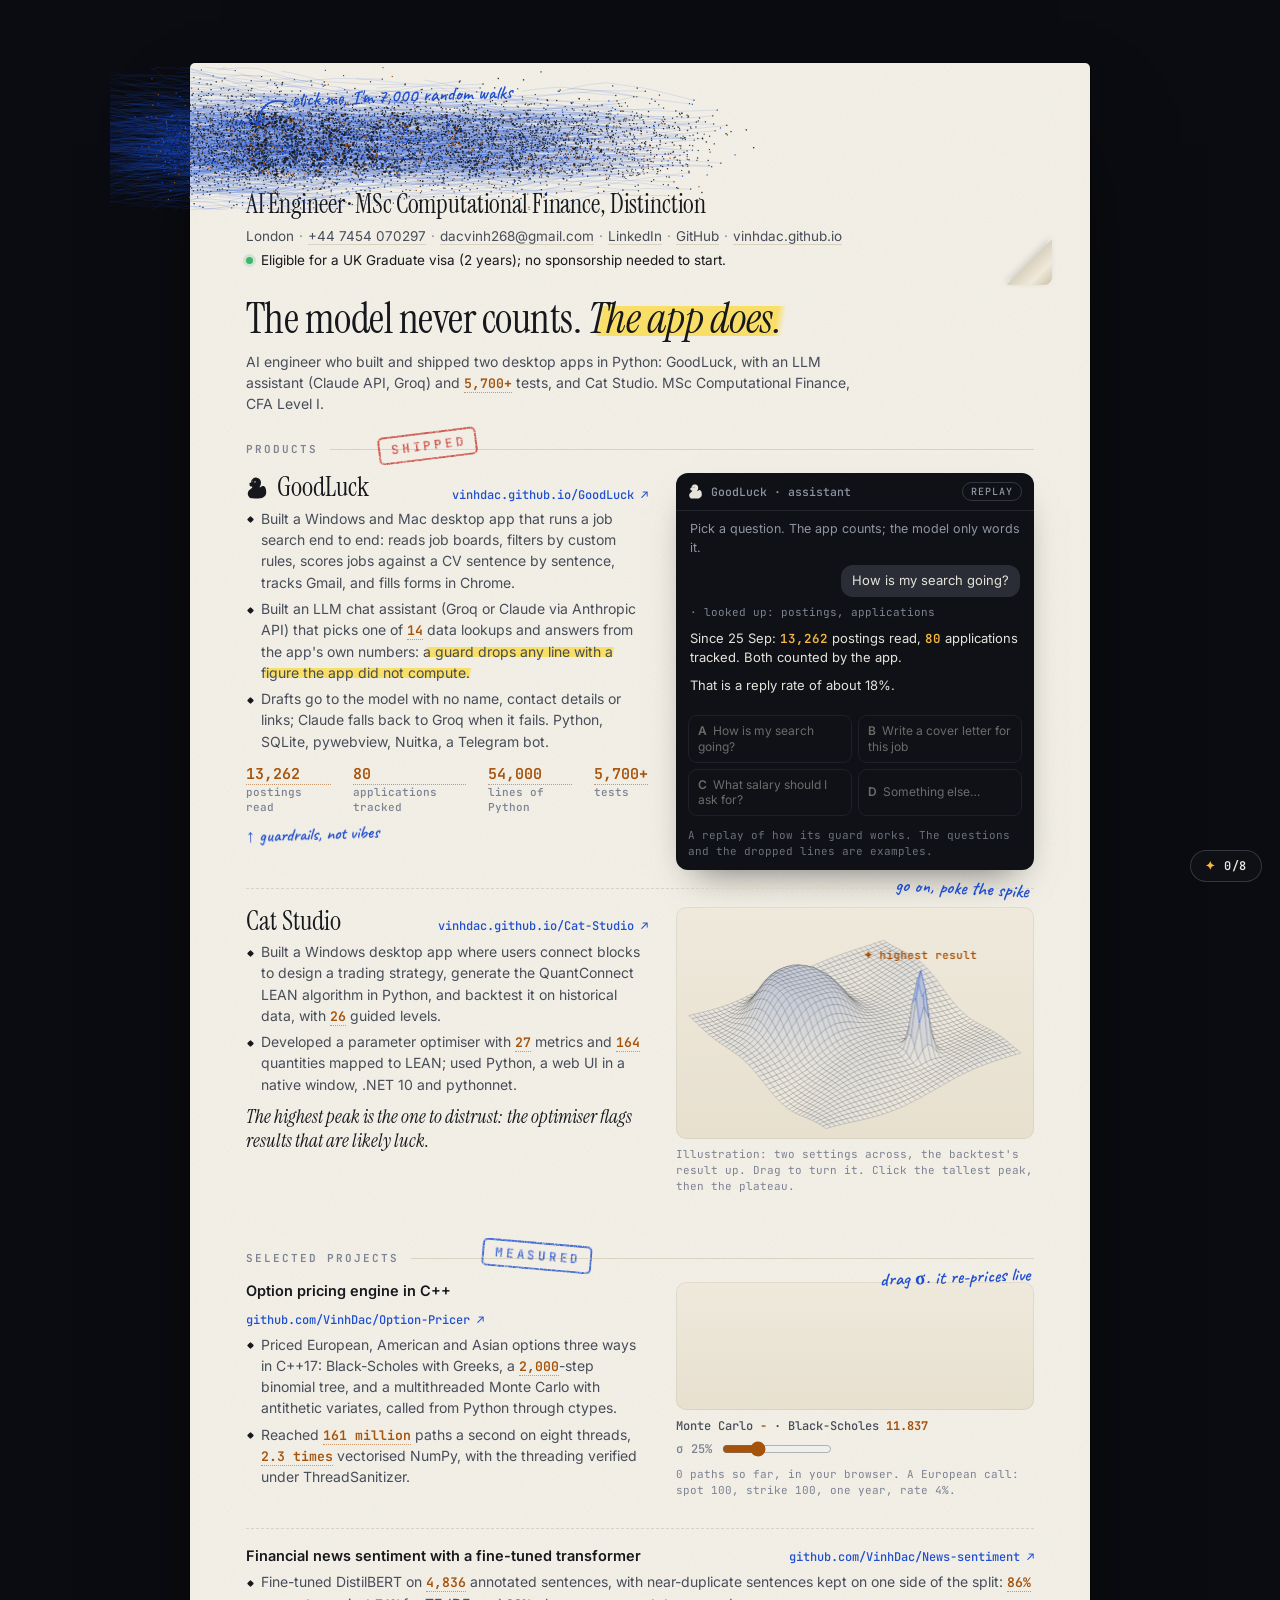
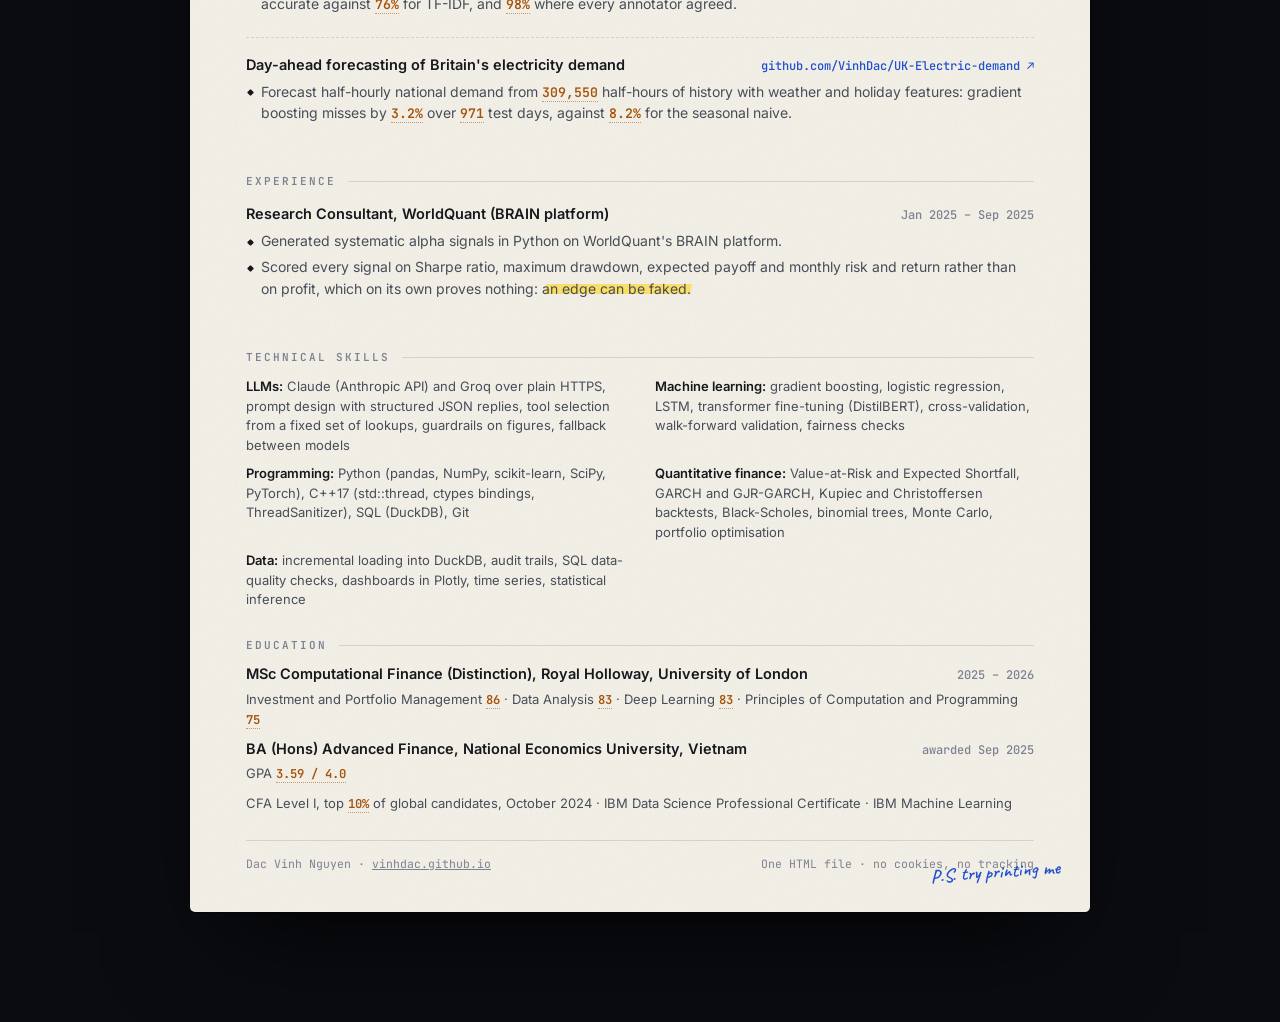
==== commit 07349efd: "CV: MSc with Distinction; the main CV in the quant CV's layout, with the electricity demand forecast" ====
--- a/cv/index.html
+++ b/cv/index.html
@@ -385,7 +385,7 @@
       </div>
       <p class="hand wide needs-js" id="note-name" style="left: 46px; top: -46px; --d: 3.6s; transform: rotate(-2deg);">click me, I'm <span id="walks">12,000</span> random walks
         <svg width="40" height="34" style="left: -44px; top: 4px;" viewBox="0 0 40 34"><path d="M38 8 C 24 4, 12 8, 8 30 M8 30 l -4 -8 M8 30 l 7 -5"/></svg></p>
-      <p class="headline">AI Engineer · MSc Computational Finance</p>
+      <p class="headline">AI Engineer · MSc Computational Finance, Distinction</p>
       <p class="contact"><span>London</span> <span class="sep">·</span> <a href="tel:+447454070297">+44 7454 070297</a> <span class="sep">·</span> <a href="mailto:dacvinh268@gmail.com">dacvinh268@gmail.com</a> <span class="sep">·</span> <a href="https://www.linkedin.com/in/vinhdac"><span class="scr">LinkedIn</span><span class="prn">linkedin.com/in/vinhdac</span></a> <span class="sep">·</span> <a href="https://github.com/VinhDac"><span class="scr">GitHub</span><span class="prn">github.com/VinhDac</span></a> <span class="sep">·</span> <a href="https://vinhdac.github.io/">vinhdac.github.io</a></p>
       <p class="rtw">Eligible for a UK Graduate visa (2 years); no sponsorship needed to start.</p>
       <button class="corner noprint needs-js" id="flip" aria-label="Turn the card over"><span>turn me over</span></button>
@@ -479,19 +479,18 @@
 
   <article class="row plain">
     <div>
-      <div class="title"><h4>Value-at-Risk and Expected Shortfall, backtested over twenty years</h4><a href="https://github.com/VinhDac/Var-Backtest">github.com/VinhDac/Var-Backtest ↗</a></div>
-      <ul class="b">
-        <li>Found GARCH-t breaches least, <span class="n" data-r="Days the loss went past the 99% VaR, judged from 2007 over 4,979 trading days.">1.5%</span> against a <span class="n" data-r="What a 99% VaR should be breached by.">1%</span> target, and reported that <span class="hl" style="--d: 2.9s;">Kupiec rejects all five</span> rather than presenting <span class="flatter" tabindex="0">the flattering one<span class="pop" aria-hidden="true"><svg viewBox="0 0 180 80" preserveAspectRatio="none"><path d="M0 70 C30 64 45 52 70 46 S 120 26 180 6" fill="none" stroke="#2c7a4b" stroke-width="3"/><path d="M0 70 C30 64 45 52 70 46 S 120 26 180 6 L180 80 L0 80 Z" fill="rgba(44,122,75,.12)"/></svg><span class="no">NOT REPORTED</span><small>the flattering one</small></span></span>.</li>
-      </ul>
-      <p class="hand inline needs-js" style="--d: 5s; transform: rotate(-1deg); margin-left: 15px;">↑ hover “the flattering one”</p>
-    </div>
-  </article>
-
-  <article class="row plain">
-    <div>
       <div class="title"><h4>Financial news sentiment with a fine-tuned transformer</h4><a href="https://github.com/VinhDac/News-sentiment">github.com/VinhDac/News-sentiment ↗</a></div>
       <ul class="b">
         <li>Fine-tuned DistilBERT on <span class="n" data-r="Annotated sentences. Near-duplicates kept on one side of the split.">4,836</span> annotated sentences, with near-duplicate sentences kept on one side of the split: <span class="n" data-r="Accuracy of the fine-tuned DistilBERT on held-out sentences.">86%</span> accurate against <span class="n" data-r="The TF-IDF baseline on the same split.">76%</span> for TF-IDF, and <span class="n" data-r="Accuracy where every annotator agreed on the label.">98%</span> where every annotator agreed.</li>
+      </ul>
+    </div>
+  </article>
+
+  <article class="row plain">
+    <div>
+      <div class="title"><h4>Day-ahead forecasting of Britain's electricity demand</h4><a href="https://github.com/VinhDac/UK-Electric-demand">github.com/VinhDac/UK-Electric-demand ↗</a></div>
+      <ul class="b">
+        <li>Forecast half-hourly national demand from <span class="n" data-r="Half-hours of national demand history.">309,550</span> half-hours of history with weather and holiday features: gradient boosting misses by <span class="n" data-r="Average miss over the test days.">3.2%</span> over <span class="n" data-r="Days in the test set.">971</span> test days, against <span class="n" data-r="The seasonal naive forecast on the same days.">8.2%</span> for the seasonal naive.</li>
       </ul>
     </div>
   </article>
@@ -522,7 +521,7 @@
   <h2 class="label">Education</h2>
   <div class="edu">
     <div class="entry">
-      <div class="title"><h4>MSc Computational Finance, Royal Holloway, University of London</h4><span class="when">2025 – 2026</span></div>
+      <div class="title"><h4>MSc Computational Finance (Distinction), Royal Holloway, University of London</h4><span class="when">2025 – 2026</span></div>
       <p>Investment and Portfolio Management <span class="n" data-r="Module mark.">86</span> · Data Analysis <span class="n" data-r="Module mark.">83</span> · Deep Learning <span class="n" data-r="Module mark.">83</span> · Principles of Computation and Programming <span class="n" data-r="Module mark.">75</span></p>
     </div>
     <div class="entry">
